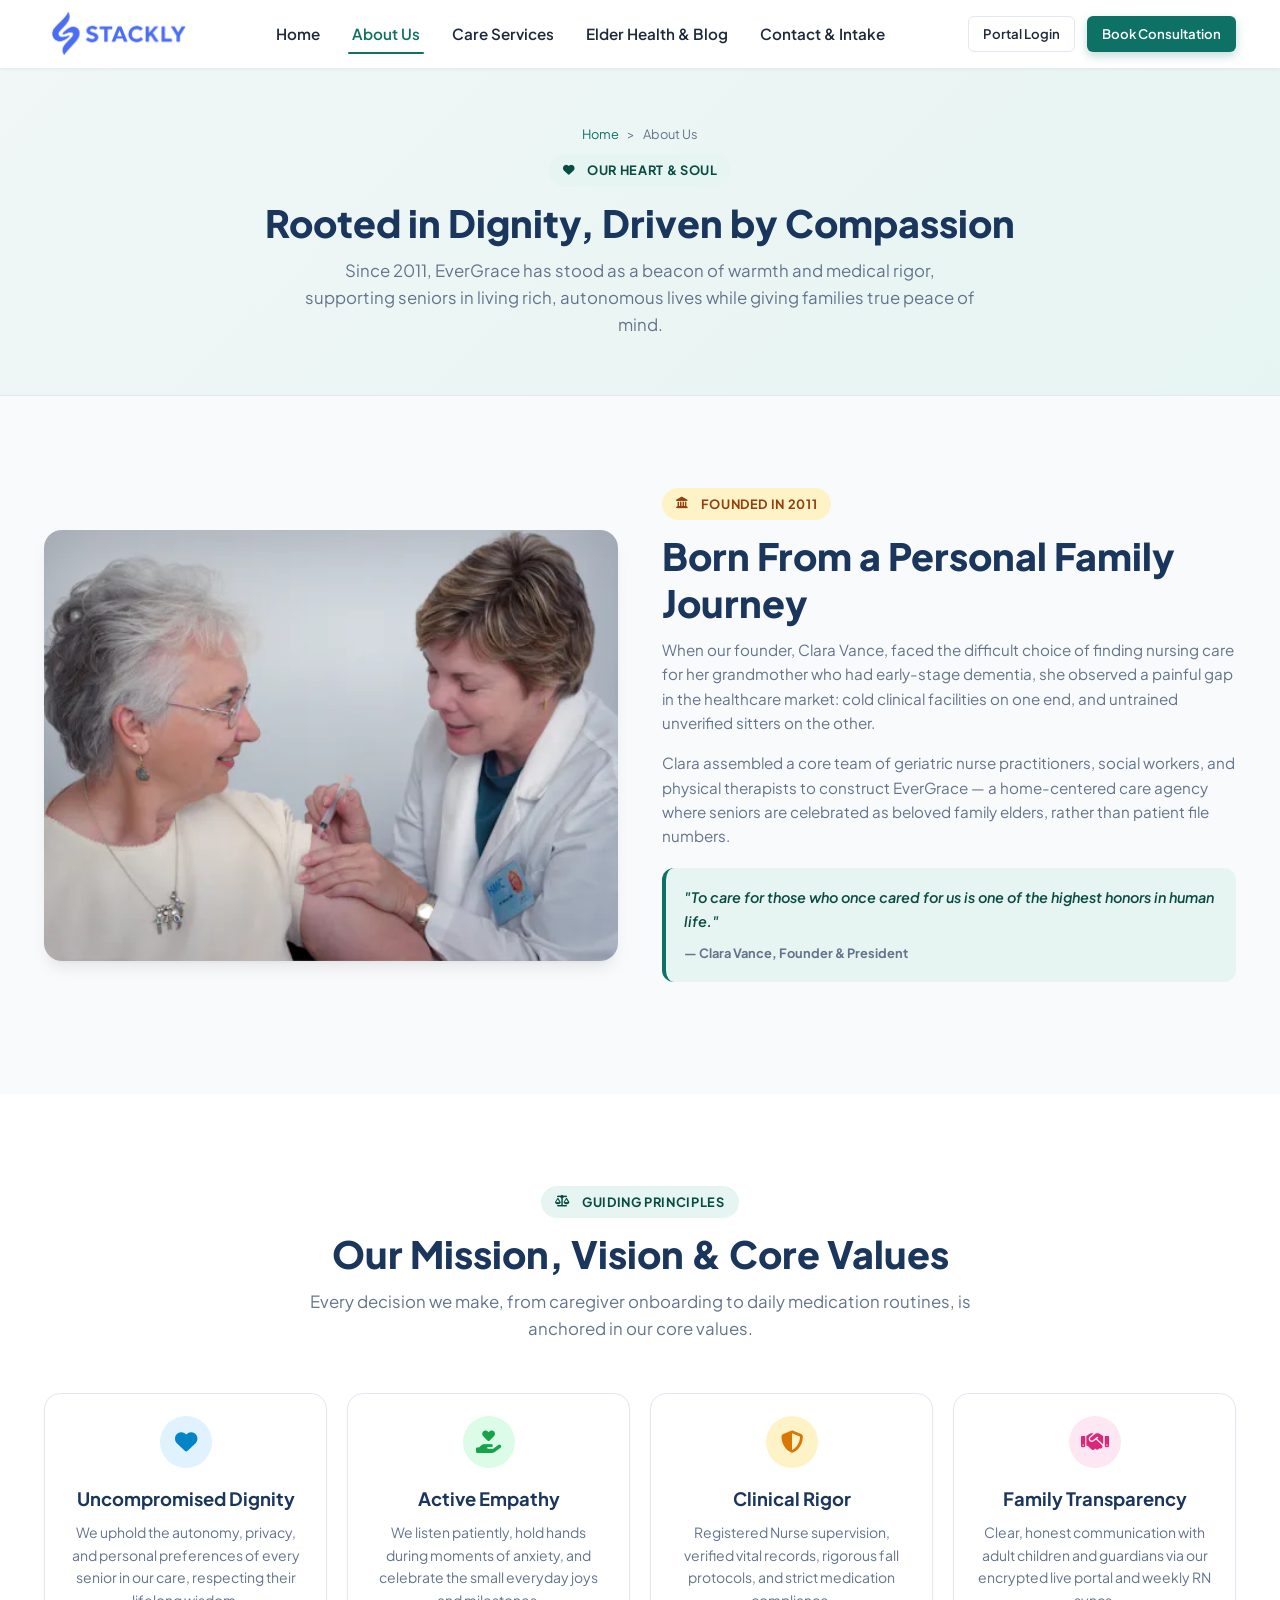
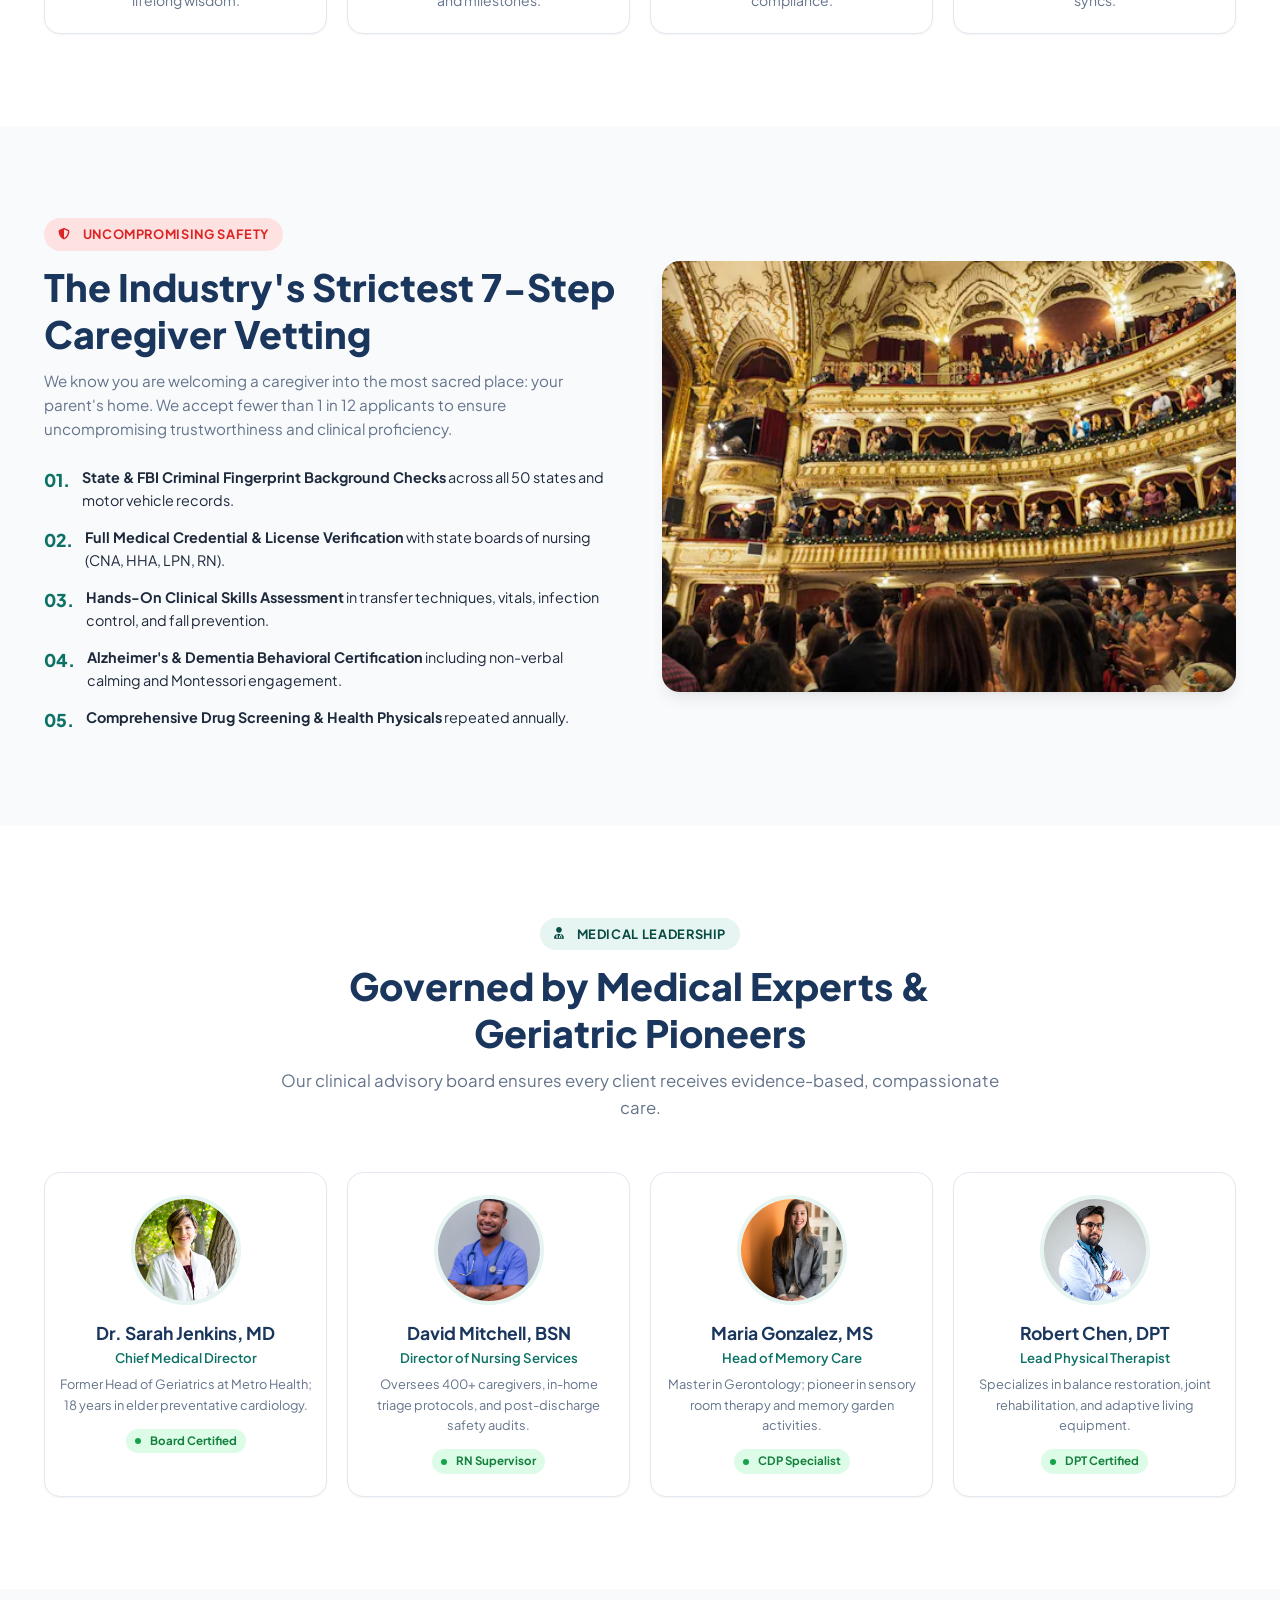
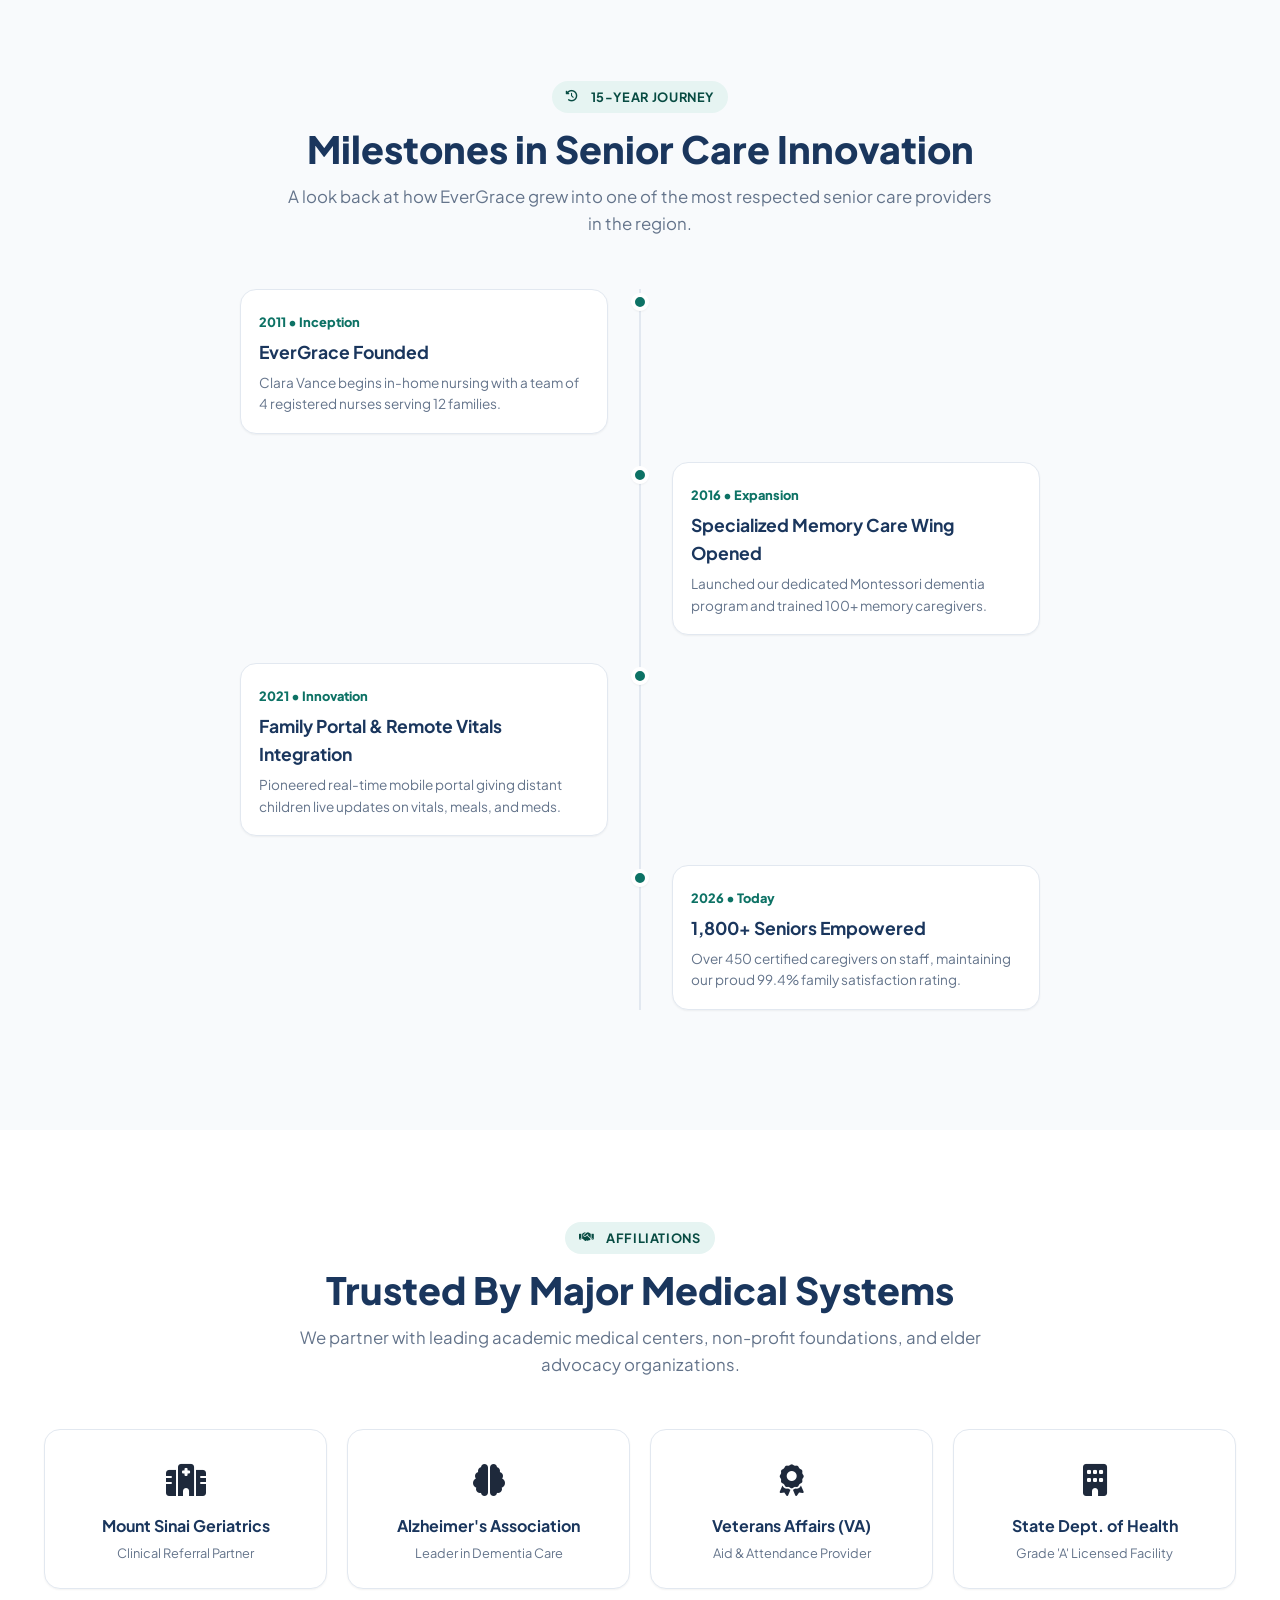
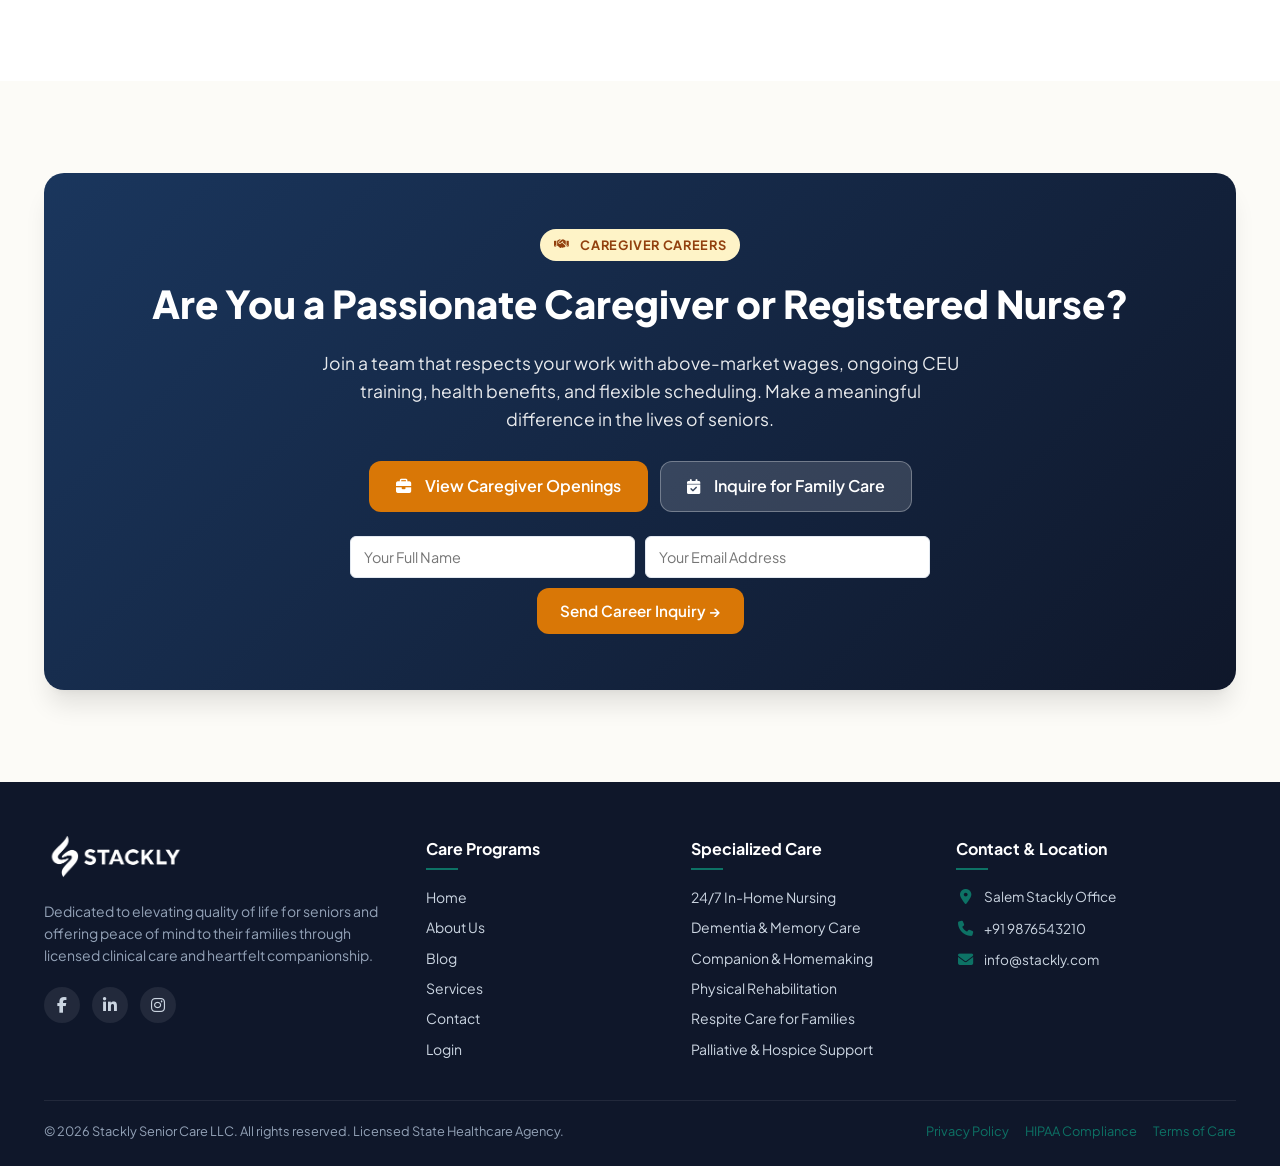
==== about.html @ 3b8c902d "Add files via upload" ====
﻿<!DOCTYPE html>
<html lang="en">
<head>
  <meta charset="UTF-8">
  <meta name="viewport" content="width=device-width, initial-scale=1.0, minimum-scale=1.0">
  <title>About Us | EverGrace Senior Care - Our Mission, Team & Standards</title>
  <meta name="description" content="Learn about EverGrace Senior Care: 15+ years of compassionate in-home care, Alzheimer's support, our medical leadership, and rigorous caregiver screening.">
  <link rel="preconnect" href="https://fonts.googleapis.com">
  <link rel="preconnect" href="https://fonts.gstatic.com" crossorigin>
  <link href="https://fonts.googleapis.com/css2?family=Plus+Jakarta+Sans:wght@400;500;600;700;800&display=swap" rel="stylesheet">
  <link rel="stylesheet" href="assets/css/all.min.css">
  <link rel="stylesheet" href="assets/css/style.css">
</head>
<body>

  <!-- PRELOADER (1.5s Animation) -->
  <div id="preloader" class="preloader" aria-label="Loading EverGrace Senior Care">
    <div class="preloader-content">
      <div class="preloader-heart">
        <div class="heart-pulse"><i class="fa-solid fa-heart"></i></div>
        <div class="pulse-ring"></div>
        <div class="pulse-ring ring-2"></div>
      </div>
      <div class="preloader-brand">
        <img src="assets/images/logo_0945.webp" alt="EverGrace Care" style="height: 36px; width: auto; object-fit: contain; margin: 0 auto 6px; display: block;">
        <span>Senior Living & Care</span>
      </div>
      <div class="preloader-bar">
        <div class="preloader-progress"></div>
      </div>
      <div class="preloader-status">Preparing Compassionate Care...</div>
    </div>
  </div>

 

  <!-- NAVBAR -->
  <header class="navbar">
    <div class="container navbar-inner">
      <a href="index.html" class="brand-logo" aria-label="EverGrace Home">
        <img src="assets/images/logo_0945.webp" alt="EverGrace Senior Care Logo" class="brand-logo-img">
      </a>

      <nav class="nav-links" aria-label="Main Navigation">
        <a href="index.html" class="nav-link">Home</a>
        <a href="about.html" class="nav-link active">About Us</a>
        <a href="services.html" class="nav-link">Care Services</a>
        <a href="blog.html" class="nav-link">Elder Health & Blog</a>
        <a href="contact.html" class="nav-link">Contact & Intake</a>
      </nav>

      <div class="nav-actions">
        <a href="login.html" class="btn btn-sm btn-outline">Portal Login</a>
        <a href="contact.html#consultation" class="btn btn-sm btn-primary">Book Consultation</a>
      </div>

      <button class="mobile-nav-toggle" id="mobileNavToggle" aria-label="Toggle Navigation Menu">
        <span></span>
        <span></span>
        <span></span>
      </button>
    </div>
  </header>

  <!-- MOBILE DRAWER -->
  <div class="mobile-drawer-overlay" id="drawerOverlay"></div>
  <aside class="mobile-drawer" id="mobileDrawer">
    <div>
      <div style="margin-bottom: 24px;">
        <a href="index.html" aria-label="EverGrace Home" style="display: inline-block;">
          <img src="assets/images/logo_0945.webp" alt="EverGrace Senior Care Logo" class="brand-logo-img" style="height: 40px;">
        </a>
      </div>
      <nav class="mobile-nav-links">
        <a href="index.html" class="mobile-nav-link">Home <span>&rarr;</span></a>
        <a href="about.html" class="mobile-nav-link active">About Us <span>&rarr;</span></a>
        <a href="services.html" class="mobile-nav-link">Care Services <span>&rarr;</span></a>
        <a href="blog.html" class="mobile-nav-link">Elder Health & Blog <span>&rarr;</span></a>
        <a href="contact.html" class="mobile-nav-link">Contact Us <span>&rarr;</span></a>
        <a href="dashboard-client.html" class="mobile-nav-link" style="color: var(--primary);">Client Portal <span>&rarr;</span></a>
        <a href="dashboard-admin.html" class="mobile-nav-link" style="color: var(--secondary);">Admin Portal <span>&rarr;</span></a>
      </nav>
    </div>
    <div class="mobile-drawer-bottom">
      <a href="login.html" class="btn btn-outline btn-full">Portal Login</a>
      <a href="tel:18002273669" class="btn btn-emergency btn-full"><i class="fa-solid fa-phone"></i> Emergency SOS (24/7)</a>
    </div>
  </aside>

  <main>
    <!-- SECTION 1: ABOUT HERO BANNER -->
    <section class="page-hero" id="about-hero">
      <div class="container">
        <div class="breadcrumb">
          <a href="index.html">Home</a> &gt; <span>About Us</span>
        </div>
        <div class="badge-pill"><i class="fa-solid fa-heart"></i> Our Heart & Soul</div>
        <h1 class="section-title">Rooted in Dignity, Driven by Compassion</h1>
        <p class="section-subtitle" style="max-width: 680px; margin: 0 auto;">
          Since 2011, EverGrace has stood as a beacon of warmth and medical rigor, supporting seniors in living rich, autonomous lives while giving families true peace of mind.
        </p>
      </div>
    </section>

    <!-- SECTION 2: OUR STORY & FOUNDING VISION -->
    <section class="section" id="founding-story">
      <div class="container">
        <div class="split-content">
          <div class="story-media">
            <img src="assets/images/about-story.webp" alt="Elderly grandmother and caregiver smiling with tenderness" width="550" height="412" loading="eager">
          </div>
          <div>
            <div class="badge-pill badge-accent"><i class="fa-solid fa-landmark"></i> Founded in 2011</div>
            <h2 class="section-title">Born From a Personal Family Journey</h2>
            <p style="color: var(--text-muted); margin-bottom: 16px; font-size: 0.95rem;">
              When our founder, Clara Vance, faced the difficult choice of finding nursing care for her grandmother who had early-stage dementia, she observed a painful gap in the healthcare market: cold clinical facilities on one end, and untrained unverified sitters on the other.
            </p>
            <p style="color: var(--text-muted); margin-bottom: 20px; font-size: 0.95rem;">
              Clara assembled a core team of geriatric nurse practitioners, social workers, and physical therapists to construct EverGrace — a home-centered care agency where seniors are celebrated as beloved family elders, rather than patient file numbers.
            </p>
            <div style="background-color: var(--primary-light); padding: 18px; border-radius: 12px; border-left: 4px solid var(--primary); margin-bottom: 20px;">
              <p style="font-style: italic; color: var(--primary-dark); font-weight: 600; font-size: 0.9rem; margin-bottom: 6px;">
                "To care for those who once cared for us is one of the highest honors in human life."
              </p>
              <span style="font-size: 0.8rem; color: var(--text-muted); font-weight: 700;">— Clara Vance, Founder & President</span>
            </div>
          </div>
        </div>
      </div>
    </section>

    <!-- SECTION 3: MISSION, VISION & 4 CORE VALUES -->
    <section class="section section-alt" id="mission-values">
      <div class="container">
        <div class="section-header">
          <div class="badge-pill"><i class="fa-solid fa-scale-balanced"></i> Guiding Principles</div>
          <h2 class="section-title">Our Mission, Vision & Core Values</h2>
          <p class="section-subtitle">Every decision we make, from caregiver onboarding to daily medication routines, is anchored in our core values.</p>
        </div>

        <div class="grid-4">
          <div class="card" style="text-align: center;">
            <div style="width: 52px; height: 52px; border-radius: 50%; background: #e0f2fe; color: #0284c7; display: flex; align-items: center; justify-content: center; margin: 0 auto 16px; font-size: 1.4rem;"><i class="fa-solid fa-heart"></i></div>
            <h3 style="font-size: 1.15rem; color: var(--secondary); margin-bottom: 8px;">Uncompromised Dignity</h3>
            <p style="font-size: 0.875rem; color: var(--text-muted);">We uphold the autonomy, privacy, and personal preferences of every senior in our care, respecting their lifelong wisdom.</p>
          </div>

          <div class="card" style="text-align: center;">
            <div style="width: 52px; height: 52px; border-radius: 50%; background: #dcfce7; color: #16a34a; display: flex; align-items: center; justify-content: center; margin: 0 auto 16px; font-size: 1.4rem;"><i class="fa-solid fa-hand-holding-heart"></i></div>
            <h3 style="font-size: 1.15rem; color: var(--secondary); margin-bottom: 8px;">Active Empathy</h3>
            <p style="font-size: 0.875rem; color: var(--text-muted);">We listen patiently, hold hands during moments of anxiety, and celebrate the small everyday joys and milestones.</p>
          </div>

          <div class="card" style="text-align: center;">
            <div style="width: 52px; height: 52px; border-radius: 50%; background: #fef3c7; color: #d97706; display: flex; align-items: center; justify-content: center; margin: 0 auto 16px; font-size: 1.4rem;"><i class="fa-solid fa-shield-halved"></i></div>
            <h3 style="font-size: 1.15rem; color: var(--secondary); margin-bottom: 8px;">Clinical Rigor</h3>
            <p style="font-size: 0.875rem; color: var(--text-muted);">Registered Nurse supervision, verified vital records, rigorous fall protocols, and strict medication compliance.</p>
          </div>

          <div class="card" style="text-align: center;">
            <div style="width: 52px; height: 52px; border-radius: 50%; background: #fce7f3; color: #db2777; display: flex; align-items: center; justify-content: center; margin: 0 auto 16px; font-size: 1.4rem;"><i class="fa-solid fa-handshake"></i></div>
            <h3 style="font-size: 1.15rem; color: var(--secondary); margin-bottom: 8px;">Family Transparency</h3>
            <p style="font-size: 0.875rem; color: var(--text-muted);">Clear, honest communication with adult children and guardians via our encrypted live portal and weekly RN syncs.</p>
          </div>
        </div>
      </div>
    </section>

    <!-- SECTION 4: 7-STEP CAREGIVER SCREENING & SAFETY PROTOCOLS -->
    <section class="section" id="screening-standards">
      <div class="container">
        <div class="split-content">
          <div>
            <div class="badge-pill badge-emergency"><i class="fa-solid fa-shield-halved"></i> Uncompromising Safety</div>
            <h2 class="section-title">The Industry's Strictest 7-Step Caregiver Vetting</h2>
            <p style="color: var(--text-muted); margin-bottom: 24px; font-size: 0.95rem;">
              We know you are welcoming a caregiver into the most sacred place: your parent's home. We accept fewer than 1 in 12 applicants to ensure uncompromising trustworthiness and clinical proficiency.
            </p>

            <ul style="display: flex; flex-direction: column; gap: 14px; font-size: 0.9rem;">
              <li style="display: flex; gap: 12px; align-items: flex-start;">
                <span style="color: var(--primary); font-weight: 800; font-size: 1.1rem;">01.</span>
                <div><strong>State & FBI Criminal Fingerprint Background Checks</strong> across all 50 states and motor vehicle records.</div>
              </li>
              <li style="display: flex; gap: 12px; align-items: flex-start;">
                <span style="color: var(--primary); font-weight: 800; font-size: 1.1rem;">02.</span>
                <div><strong>Full Medical Credential & License Verification</strong> with state boards of nursing (CNA, HHA, LPN, RN).</div>
              </li>
              <li style="display: flex; gap: 12px; align-items: flex-start;">
                <span style="color: var(--primary); font-weight: 800; font-size: 1.1rem;">03.</span>
                <div><strong>Hands-On Clinical Skills Assessment</strong> in transfer techniques, vitals, infection control, and fall prevention.</div>
              </li>
              <li style="display: flex; gap: 12px; align-items: flex-start;">
                <span style="color: var(--primary); font-weight: 800; font-size: 1.1rem;">04.</span>
                <div><strong>Alzheimer's & Dementia Behavioral Certification</strong> including non-verbal calming and Montessori engagement.</div>
              </li>
              <li style="display: flex; gap: 12px; align-items: flex-start;">
                <span style="color: var(--primary); font-weight: 800; font-size: 1.1rem;">05.</span>
                <div><strong>Comprehensive Drug Screening & Health Physicals</strong> repeated annually.</div>
              </li>
            </ul>
          </div>

          <div class="story-media">
            <img src="assets/images/about-mission.webp" alt="Doctor and caregiver checking patient vitals" width="550" height="412" loading="lazy">
          </div>
        </div>
      </div>
    </section>

    <!-- SECTION 5: LEADERSHIP & MEDICAL TEAM -->
    <section class="section section-alt" id="leadership-team">
      <div class="container">
        <div class="section-header">
          <div class="badge-pill"><i class="fa-solid fa-user-doctor"></i> Medical Leadership</div>
          <h2 class="section-title">Governed by Medical Experts & Geriatric Pioneers</h2>
          <p class="section-subtitle">Our clinical advisory board ensures every client receives evidence-based, compassionate care.</p>
        </div>

        <div class="grid-4">
          <div class="team-card">
            <div class="team-avatar">
              <img src="assets/images/team-doctor1.webp" alt="Dr. Sarah Jenkins" width="120" height="120" loading="lazy">
            </div>
            <h3 class="team-name">Dr. Sarah Jenkins, MD</h3>
            <div class="team-role">Chief Medical Director</div>
            <p style="font-size: 0.8rem; color: var(--text-muted); margin-bottom: 10px;">Former Head of Geriatrics at Metro Health; 18 years in elder preventative cardiology.</p>
            <span class="status-pill status-active">Board Certified</span>
          </div>

          <div class="team-card">
            <div class="team-avatar">
              <img src="assets/images/team-nurse1.webp" alt="David Mitchell, BSN" width="120" height="120" loading="lazy">
            </div>
            <h3 class="team-name">David Mitchell, BSN</h3>
            <div class="team-role">Director of Nursing Services</div>
            <p style="font-size: 0.8rem; color: var(--text-muted); margin-bottom: 10px;">Oversees 400+ caregivers, in-home triage protocols, and post-discharge safety audits.</p>
            <span class="status-pill status-active">RN Supervisor</span>
          </div>

          <div class="team-card">
            <div class="team-avatar">
              <img src="assets/images/team-nurse2.webp" alt="Maria Gonzalez, MS" width="120" height="120" loading="lazy">
            </div>
            <h3 class="team-name">Maria Gonzalez, MS</h3>
            <div class="team-role">Head of Memory Care</div>
            <p style="font-size: 0.8rem; color: var(--text-muted); margin-bottom: 10px;">Master in Gerontology; pioneer in sensory room therapy and memory garden activities.</p>
            <span class="status-pill status-active">CDP Specialist</span>
          </div>

          <div class="team-card">
            <div class="team-avatar">
              <img src="assets/images/team-therapist.webp" alt="Robert Chen, DPT" width="120" height="120" loading="lazy">
            </div>
            <h3 class="team-name">Robert Chen, DPT</h3>
            <div class="team-role">Lead Physical Therapist</div>
            <p style="font-size: 0.8rem; color: var(--text-muted); margin-bottom: 10px;">Specializes in balance restoration, joint rehabilitation, and adaptive living equipment.</p>
            <span class="status-pill status-active">DPT Certified</span>
          </div>
        </div>
      </div>
    </section>

    <!-- SECTION 6: MILESTONE TIMELINE & GROWTH -->
    <section class="section" id="milestones">
      <div class="container">
        <div class="section-header">
          <div class="badge-pill"><i class="fa-solid fa-clock-rotate-left"></i> 15-Year Journey</div>
          <h2 class="section-title">Milestones in Senior Care Innovation</h2>
          <p class="section-subtitle">A look back at how EverGrace grew into one of the most respected senior care providers in the region.</p>
        </div>

        <div class="timeline">
          <div class="timeline-item">
            <div class="timeline-dot"></div>
            <div class="card" style="padding: 18px;">
              <span style="font-size: 0.8rem; font-weight: 800; color: var(--primary);">2011 &bull; Inception</span>
              <h4 style="font-size: 1.1rem; color: var(--secondary); margin: 4px 0 6px;">EverGrace Founded</h4>
              <p style="font-size: 0.85rem; color: var(--text-muted);">Clara Vance begins in-home nursing with a team of 4 registered nurses serving 12 families.</p>
            </div>
          </div>

          <div class="timeline-item">
            <div class="timeline-dot"></div>
            <div class="card" style="padding: 18px;">
              <span style="font-size: 0.8rem; font-weight: 800; color: var(--primary);">2016 &bull; Expansion</span>
              <h4 style="font-size: 1.1rem; color: var(--secondary); margin: 4px 0 6px;">Specialized Memory Care Wing Opened</h4>
              <p style="font-size: 0.85rem; color: var(--text-muted);">Launched our dedicated Montessori dementia program and trained 100+ memory caregivers.</p>
            </div>
          </div>

          <div class="timeline-item">
            <div class="timeline-dot"></div>
            <div class="card" style="padding: 18px;">
              <span style="font-size: 0.8rem; font-weight: 800; color: var(--primary);">2021 &bull; Innovation</span>
              <h4 style="font-size: 1.1rem; color: var(--secondary); margin: 4px 0 6px;">Family Portal & Remote Vitals Integration</h4>
              <p style="font-size: 0.85rem; color: var(--text-muted);">Pioneered real-time mobile portal giving distant children live updates on vitals, meals, and meds.</p>
            </div>
          </div>

          <div class="timeline-item">
            <div class="timeline-dot"></div>
            <div class="card" style="padding: 18px;">
              <span style="font-size: 0.8rem; font-weight: 800; color: var(--primary);">2026 &bull; Today</span>
              <h4 style="font-size: 1.1rem; color: var(--secondary); margin: 4px 0 6px;">1,800+ Seniors Empowered</h4>
              <p style="font-size: 0.85rem; color: var(--text-muted);">Over 450 certified caregivers on staff, maintaining our proud 99.4% family satisfaction rating.</p>
            </div>
          </div>
        </div>
      </div>
    </section>

    <!-- SECTION 7: COMMUNITY PARTNERSHIPS & CERTIFICATIONS -->
    <section class="section section-alt" id="partnerships">
      <div class="container">
        <div class="section-header">
          <div class="badge-pill"><i class="fa-solid fa-handshake"></i> Affiliations</div>
          <h2 class="section-title">Trusted By Major Medical Systems</h2>
          <p class="section-subtitle">We partner with leading academic medical centers, non-profit foundations, and elder advocacy organizations.</p>
        </div>

        <div class="grid-4" style="align-items: center; text-align: center;">
          <div class="card" style="padding: 24px 16px;">
            <div style="font-size: 2rem; margin-bottom: 8px;"><i class="fa-solid fa-hospital"></i></div>
            <strong style="color: var(--secondary); display: block;">Mount Sinai Geriatrics</strong>
            <span style="font-size: 0.8rem; color: var(--text-muted);">Clinical Referral Partner</span>
          </div>
          <div class="card" style="padding: 24px 16px;">
            <div style="font-size: 2rem; margin-bottom: 8px;"><i class="fa-solid fa-brain"></i></div>
            <strong style="color: var(--secondary); display: block;">Alzheimer's Association</strong>
            <span style="font-size: 0.8rem; color: var(--text-muted);">Leader in Dementia Care</span>
          </div>
          <div class="card" style="padding: 24px 16px;">
            <div style="font-size: 2rem; margin-bottom: 8px;"><i class="fa-solid fa-award"></i></div>
            <strong style="color: var(--secondary); display: block;">Veterans Affairs (VA)</strong>
            <span style="font-size: 0.8rem; color: var(--text-muted);">Aid & Attendance Provider</span>
          </div>
          <div class="card" style="padding: 24px 16px;">
            <div style="font-size: 2rem; margin-bottom: 8px;"><i class="fa-solid fa-building"></i></div>
            <strong style="color: var(--secondary); display: block;">State Dept. of Health</strong>
            <span style="font-size: 0.8rem; color: var(--text-muted);">Grade 'A' Licensed Facility</span>
          </div>
        </div>
      </div>
    </section>

    <!-- SECTION 8: CAREER & VOLUNTEER INVITATION CTA -->
    <section class="section section-cream" id="join-team-cta">
      <div class="container">
        <div class="cta-banner" style="background: linear-gradient(135deg, var(--secondary), #0f172a);">
          <span class="badge-pill badge-accent"><i class="fa-solid fa-handshake"></i> Caregiver Careers</span>
          <h2>Are You a Passionate Caregiver or Registered Nurse?</h2>
          <p>Join a team that respects your work with above-market wages, ongoing CEU training, health benefits, and flexible scheduling. Make a meaningful difference in the lives of seniors.</p>
          <div class="cta-banner-buttons">
            <a href="404.html" class="btn btn-lg btn-accent"><i class="fa-solid fa-briefcase"></i> View Caregiver Openings</a>
            <a href="contact.html#consultation" class="btn btn-lg btn-outline" style="background: rgba(255,255,255,0.15); color: #ffffff; border-color: rgba(255,255,255,0.3);"><i class="fa-solid fa-calendar-check"></i> Inquire for Family Care</a>
          </div>

          <form action="404.html" method="GET" onsubmit="event.preventDefault(); window.location.href='404.html';" style="max-width: 580px; margin: 24px auto 0; display: flex; gap: 10px; flex-wrap: wrap; justify-content: center;">
            <input type="text" placeholder="Your Full Name" class="form-control" style="flex: 1; min-width: 180px;" required>
            <input type="email" placeholder="Your Email Address" class="form-control" style="flex: 1; min-width: 200px;" required>
            <button type="submit" class="btn btn-accent" style="white-space: nowrap;">Send Career Inquiry &rarr;</button>
          </form>
        </div>
      </div>
    </section>
  </main>

  <!-- FOOTER -->
  <footer class="footer">
    <div class="container">
      <div class="footer-grid">
        <div class="footer-col">
          <a href="index.html" class="footer-brand" aria-label="Home" style="display: inline-block; margin-bottom: 16px;">
            <img src="assets/images/logo_0945.webp" alt="Stackly Senior Care Logo" class="footer-logo-img">
          </a>
          <p style="margin-bottom: 20px; line-height: 1.6;">Dedicated to elevating quality of life for seniors and offering peace of mind to their families through licensed clinical care and heartfelt companionship.</p>
          <div class="footer-social-links" style="display: flex; gap: 12px;">
            <a href="404.html" aria-label="Facebook" class="footer-social-link"><i class="fa-brands fa-facebook-f"></i></a>
            <a href="404.html" aria-label="LinkedIn" class="footer-social-link"><i class="fa-brands fa-linkedin-in"></i></a>
            <a href="404.html" aria-label="Instagram" class="footer-social-link"><i class="fa-brands fa-instagram"></i></a>
          </div>
        </div>

        <div class="footer-col">
          <h4>Care Programs</h4>
          <ul class="footer-links">
            <li><a href="index.html">Home</a></li>
            <li><a href="about.html">About Us</a></li>
            <li><a href="blog.html">Blog</a></li>
            <li><a href="services.html">Services</a></li>
            <li><a href="contact.html">Contact</a></li>
            <li><a href="login.html">Login</a></li>
          </ul>
        </div>

        <div class="footer-col">
          <h4>Specialized Care</h4>
          <ul class="footer-links">
            <li><a href="404.html">24/7 In-Home Nursing</a></li>
            <li><a href="404.html">Dementia & Memory Care</a></li>
            <li><a href="404.html">Companion & Homemaking</a></li>
            <li><a href="404.html">Physical Rehabilitation</a></li>
            <li><a href="404.html">Respite Care for Families</a></li>
            <li><a href="404.html">Palliative & Hospice Support</a></li>
          </ul>
        </div>

        <div class="footer-col">
          <h4>Contact & Location</h4>
          <div class="footer-contact-item">
            <i class="fa-solid fa-location-dot"></i><span>Salem Stackly Office</span>
          </div>
          <div class="footer-contact-item">
            <i class="fa-solid fa-phone"></i><span><a href="tel:+919876543210" style="color: #cbd5e1;">+91 9876543210</a></span>
          </div>
          <div class="footer-contact-item">
            <i class="fa-solid fa-envelope"></i><span><a href="mailto:info@stackly.com" style="color: #cbd5e1;">info@stackly.com</a></span>
          </div>
        </div>
      </div>

      <div class="footer-bottom">
        <div>&copy; 2026 Stackly Senior Care LLC. All rights reserved. Licensed State Healthcare Agency.</div>
        <div style="display: flex; gap: 16px;">
          <a href="404.html">Privacy Policy</a>
          <a href="404.html">HIPAA Compliance</a>
          <a href="404.html">Terms of Care</a>
        </div>
      </div>
    </div>
  </footer>

  <script src="assets/js/main.js"></script>
</body>
</html>
---- assets/css/style.css ----
/* ==========================================================================
   EVERGRACE SENIOR CARE - MAIN STYLESHEET
   Mobile Responsive from 320px | Healthcare & Senior Living Theme
   Animations, Preloader & Robust 320px Overlap Fixes
   ========================================================================== */

:root {
  /* Color Palette */
  --primary: #0d7265;
  --primary-dark: #084c43;
  --primary-light: #e6f4f2;
  --secondary: #1a365d;
  --secondary-light: #ebf2fa;
  --accent: #d97706;
  --accent-light: #fef3c7;
  --emergency: #dc2626;
  --emergency-light: #fee2e2;
  --success: #16a34a;
  --success-light: #dcfce7;
  --warning: #f59e0b;
  --info: #0284c7;

  /* Neutrals */
  --text-main: #1e293b;
  --text-muted: #64748b;
  --text-light: #94a3b8;
  --bg-page: #f8fafc;
  --bg-card: #ffffff;
  --bg-subtle: #f1f5f9;
  --border-color: #e2e8f0;
  --border-light: #f1f5f9;

  /* Typography */
  --font-main: 'Plus Jakarta Sans', system-ui, -apple-system, BlinkMacSystemFont, 'Segoe UI', Roboto, sans-serif;
  
  /* Shadows */
  --shadow-sm: 0 1px 2px 0 rgba(0, 0, 0, 0.05);
  --shadow-md: 0 4px 6px -1px rgba(0, 0, 0, 0.07), 0 2px 4px -2px rgba(0, 0, 0, 0.05);
  --shadow-lg: 0 10px 15px -3px rgba(0, 0, 0, 0.08), 0 4px 6px -4px rgba(0, 0, 0, 0.05);
  --shadow-xl: 0 20px 25px -5px rgba(0, 0, 0, 0.1), 0 8px 10px -6px rgba(0, 0, 0, 0.05);

  /* Radius */
  --radius-sm: 6px;
  --radius-md: 12px;
  --radius-lg: 16px;
  --radius-full: 9999px;

  /* Transitions */
  --transition: all 0.25s ease-in-out;
}

/* ==========================================================================
   BASE & RESET (STRICT 320PX OVERFLOW PREVENTION)
   ========================================================================== */
*, *::before, *::after {
  box-sizing: border-box;
  margin: 0;
  padding: 0;
}

html {
  font-size: 16px;
  scroll-behavior: smooth;
  -webkit-text-size-adjust: 100%;
  overflow-x: clip;
  width: 100%;
}

body {
  font-family: var(--font-main);
  background-color: var(--bg-page);
  color: var(--text-main);
  line-height: 1.6;
  min-width: 320px;
  max-width: 100vw;
  overflow-x: clip;
  position: relative;
  word-wrap: break-word;
  overflow-wrap: break-word;
}

img {
  max-width: 100%;
  height: auto;
  display: block;
}

a {
  color: var(--primary);
  text-decoration: none;
  transition: var(--transition);
}

a:hover {
  color: var(--primary-dark);
}

ul, ol {
  list-style: none;
}

button, input, select, textarea {
  font-family: inherit;
  font-size: inherit;
  max-width: 100%;
}

/* ==========================================================================
   PRELOADER WITH ANIMATION (1.5 SECONDS)
   ========================================================================== */
.preloader {
  position: fixed;
  inset: 0;
  background: radial-gradient(circle at center, #0e4e46 0%, #082d27 50%, #061c18 100%);
  z-index: 999999;
  display: flex;
  align-items: center;
  justify-content: center;
  opacity: 1;
  visibility: visible;
  transition: opacity 0.5s ease-out, visibility 0.5s ease-out;
}

.preloader.fade-out {
  opacity: 0;
  visibility: hidden;
  pointer-events: none;
}

.preloader-content {
  display: flex;
  flex-direction: column;
  align-items: center;
  text-align: center;
  padding: 24px;
  max-width: 340px;
  width: 90%;
}

.preloader-heart {
  position: relative;
  width: 80px;
  height: 80px;
  display: flex;
  align-items: center;
  justify-content: center;
  margin-bottom: 20px;
}

.heart-pulse {
  font-size: 2.8rem;
  color: #34d399;
  animation: heartPulse 1.2s ease-in-out infinite;
  z-index: 2;
  text-shadow: 0 0 20px rgba(52, 211, 153, 0.6);
}

.pulse-ring {
  position: absolute;
  width: 60px;
  height: 60px;
  border-radius: 50%;
  border: 2px solid rgba(52, 211, 153, 0.6);
  animation: pulseRingAnim 1.5s cubic-bezier(0.215, 0.61, 0.355, 1) infinite;
  z-index: 1;
}

.pulse-ring.ring-2 {
  animation-delay: 0.45s;
}

.preloader-brand {
  margin-bottom: 20px;
}

.preloader-brand strong {
  display: block;
  font-size: 1.5rem;
  font-weight: 800;
  color: #ffffff;
  letter-spacing: 0.04em;
  margin-bottom: 2px;
}

.preloader-brand span {
  display: block;
  font-size: 0.8rem;
  font-weight: 600;
  color: #6ee7b7;
  text-transform: uppercase;
  letter-spacing: 0.12em;
}

.preloader-bar {
  width: 200px;
  height: 4px;
  background: rgba(255, 255, 255, 0.15);
  border-radius: 4px;
  overflow: hidden;
  margin-bottom: 12px;
  position: relative;
}

.preloader-progress {
  height: 100%;
  width: 0%;
  background: linear-gradient(90deg, #34d399, #6ee7b7);
  border-radius: 4px;
  animation: progressFill 1.5s ease-in-out forwards;
}

.preloader-status {
  font-size: 0.78rem;
  color: #94a3b8;
  font-weight: 500;
  letter-spacing: 0.02em;
}

@keyframes heartPulse {
  0% { transform: scale(0.95); }
  15% { transform: scale(1.2); }
  30% { transform: scale(1); }
  45% { transform: scale(1.15); }
  60% { transform: scale(0.95); }
  100% { transform: scale(0.95); }
}

@keyframes pulseRingAnim {
  0% { transform: scale(0.6); opacity: 0.9; }
  100% { transform: scale(2.2); opacity: 0; }
}

@keyframes progressFill {
  0% { width: 0%; }
  50% { width: 65%; }
  100% { width: 100%; }
}

/* ==========================================================================
   SCROLL REVEAL & PAGE ANIMATIONS
   ========================================================================== */
.animate-on-scroll {
  opacity: 0;
  transform: translateY(28px);
  transition: opacity 0.6s cubic-bezier(0.16, 1, 0.3, 1), transform 0.6s cubic-bezier(0.16, 1, 0.3, 1);
  will-change: opacity, transform;
}

.animate-on-scroll.fade-in-left {
  transform: translateX(-32px);
}

.animate-on-scroll.fade-in-right {
  transform: translateX(32px);
}

.animate-on-scroll.scale-up {
  transform: scale(0.92);
}

.animate-on-scroll.is-visible {
  opacity: 1;
  transform: translate(0, 0) scale(1);
}

/* Delay Helpers for Grid Children */
.delay-1 { transition-delay: 0.1s; }
.delay-2 { transition-delay: 0.2s; }
.delay-3 { transition-delay: 0.3s; }
.delay-4 { transition-delay: 0.4s; }

/* Micro Animations */
.heartbeat-icon {
  display: inline-block;
  animation: heartPulse 2.5s infinite;
}

.float-slow {
  animation: floatSlow 4s ease-in-out infinite;
}

@keyframes floatSlow {
  0%, 100% { transform: translateY(0); }
  50% { transform: translateY(-7px); }
}

.hotline-badge, .badge-emergency {
  animation: emergencyPulse 2.5s infinite;
}

@keyframes emergencyPulse {
  0%, 100% { box-shadow: 0 0 0 0 rgba(220, 38, 38, 0.4); }
  50% { box-shadow: 0 0 0 6px rgba(220, 38, 38, 0); }
}

.status-active::before {
  content: '';
  display: inline-block;
  width: 6px;
  height: 6px;
  border-radius: 50%;
  background-color: #16a34a;
  margin-right: 5px;
  animation: pulseDot 1.8s infinite;
}

@keyframes pulseDot {
  0%, 100% { transform: scale(1); opacity: 1; }
  50% { transform: scale(1.4); opacity: 0.5; }
}

/* ==========================================================================
   CONTAINER & SECTION LAYOUT
   ========================================================================== */
.container {
  width: 100%;
  max-width: 1240px;
  margin-left: auto;
  margin-right: auto;
  padding-left: 14px;
  padding-right: 14px;
}

@media (min-width: 480px) {
  .container {
    padding-left: 20px;
    padding-right: 20px;
  }
}

@media (min-width: 768px) {
  .container {
    padding-left: 24px;
    padding-right: 24px;
  }
}

.section {
  padding: 48px 0;
  position: relative;
  overflow: hidden;
}

@media (min-width: 768px) {
  .section {
    padding: 76px 0;
  }
}

@media (min-width: 1024px) {
  .section {
    padding: 92px 0;
  }
}

.section-alt {
  background-color: #ffffff;
}

.section-cream {
  background-color: #fcfbf7;
}

/* Typography Helpers */
.section-header {
  text-align: center;
  max-width: 720px;
  margin: 0 auto 32px;
}

@media (min-width: 768px) {
  .section-header {
    margin-bottom: 50px;
  }
}

.badge-pill {
  display: inline-flex;
  align-items: center;
  gap: 6px;
  padding: 6px 14px;
  background-color: var(--primary-light);
  color: var(--primary-dark);
  font-size: 0.8rem;
  font-weight: 700;
  text-transform: uppercase;
  letter-spacing: 0.05em;
  border-radius: var(--radius-full);
  margin-bottom: 12px;
}

.badge-accent {
  background-color: var(--accent-light);
  color: #92400e;
}

.badge-emergency {
  background-color: var(--emergency-light);
  color: var(--emergency);
}

.badge-success {
  background-color: var(--success-light);
  color: #14532d;
}

.section-title {
  font-size: clamp(1.45rem, 4vw, 2.35rem);
  font-weight: 800;
  color: var(--secondary);
  line-height: 1.25;
  margin-bottom: 12px;
}

.section-subtitle {
  font-size: clamp(0.925rem, 2vw, 1.05rem);
  color: var(--text-muted);
  line-height: 1.6;
}

/* ==========================================================================
   BUTTONS (FLUID & NO WRAPPING OVERFLOW ON 320PX)
   ========================================================================== */
.btn {
  display: inline-flex;
  align-items: center;
  justify-content: center;
  gap: 8px;
  font-weight: 600;
  font-size: 0.95rem;
  padding: 12px 22px;
  border-radius: var(--radius-md);
  border: 1px solid transparent;
  cursor: pointer;
  transition: var(--transition);
  text-align: center;
  line-height: 1.3;
  max-width: 100%;
}

.btn:active {
  transform: scale(0.98);
}

.btn-sm {
  padding: 8px 14px;
  font-size: 0.825rem;
  border-radius: var(--radius-sm);
}

.btn-lg {
  padding: 14px 26px;
  font-size: 1rem;
  border-radius: var(--radius-md);
}

.btn-primary {
  background-color: var(--primary);
  color: #ffffff;
  box-shadow: 0 4px 10px rgba(13, 114, 101, 0.25);
}

.btn-primary:hover {
  background-color: var(--primary-dark);
  color: #ffffff;
  transform: translateY(-2px);
  box-shadow: 0 6px 14px rgba(13, 114, 101, 0.32);
}

.btn-secondary {
  background-color: var(--secondary);
  color: #ffffff;
}

.btn-secondary:hover {
  background-color: #0f172a;
  color: #ffffff;
  transform: translateY(-2px);
}

.btn-outline {
  border-color: var(--border-color);
  background-color: #ffffff;
  color: var(--text-main);
}

.btn-outline:hover {
  border-color: var(--primary);
  color: var(--primary);
  background-color: var(--primary-light);
  transform: translateY(-2px);
}

.btn-emergency {
  background-color: var(--emergency);
  color: #ffffff;
}

.btn-emergency:hover {
  background-color: #b91c1c;
  color: #ffffff;
  transform: translateY(-2px);
}

.btn-accent {
  background-color: var(--accent);
  color: #ffffff;
}

.btn-accent:hover {
  background-color: #b45309;
  color: #ffffff;
  transform: translateY(-2px);
}

.btn-full {
  width: 100%;
}

/* ==========================================================================
   HEADER & NAVIGATION
   ========================================================================== */

/* Top Utility Bar */
.top-bar {
  background-color: var(--secondary);
  color: #ffffff;
  font-size: 0.8rem;
  padding: 8px 0;
  border-bottom: 1px solid rgba(255, 255, 255, 0.1);
}

.top-bar-content {
  display: flex;
  justify-content: space-between;
  align-items: center;
  flex-wrap: wrap;
  gap: 8px;
}

.top-bar-left, .top-bar-right {
  display: flex;
  align-items: center;
  gap: 14px;
  flex-wrap: wrap;
}

.top-bar-item {
  display: inline-flex;
  align-items: center;
  gap: 6px;
  color: #e2e8f0;
}

.top-bar-item a {
  color: #ffffff;
}

.top-bar-item a:hover {
  color: var(--accent-light);
}

.hotline-badge {
  background-color: var(--emergency);
  color: #ffffff;
  font-weight: 700;
  padding: 3px 8px;
  border-radius: var(--radius-full);
  display: inline-flex;
  align-items: center;
  gap: 4px;
  font-size: 0.75rem;
}

/* Main Navbar - Fixed at the top while scrolling */
.navbar {
  background-color: #ffffff;
  box-shadow: 0 1px 4px rgba(0, 0, 0, 0.06);
  position: -webkit-sticky;
  position: sticky;
  top: 0;
  left: 0;
  right: 0;
  width: 100%;
  z-index: 10000;
  transition: all 0.3s cubic-bezier(0.16, 1, 0.3, 1);
}

.navbar.scrolled {
  box-shadow: 0 4px 20px rgba(15, 23, 42, 0.1);
  background-color: rgba(255, 255, 255, 0.98);
  backdrop-filter: blur(10px);
  -webkit-backdrop-filter: blur(10px);
  border-bottom: 1px solid rgba(226, 232, 240, 0.8);
}

.navbar-inner {
  display: flex;
  align-items: center;
  justify-content: space-between;
  height: 68px;
  position: relative;
}

.brand-logo {
  display: flex;
  align-items: center;
  gap: 10px;
  font-weight: 800;
  font-size: 1.2rem;
  color: var(--secondary);
  max-width: calc(100% - 50px);
}

.brand-logo-icon {
  width: 40px;
  height: 40px;
  background: linear-gradient(135deg, var(--primary), var(--secondary));
  border-radius: 10px;
  display: flex;
  align-items: center;
  justify-content: center;
  color: #ffffff;
  font-size: 1.25rem;
  box-shadow: 0 4px 10px rgba(13, 114, 101, 0.2);
  flex-shrink: 0;
}

.brand-logo-img {
  height: 44px;
  width: auto;
  max-width: 175px;
  object-fit: contain;
  display: block;
  transition: transform 0.2s ease;
}

.brand-logo:hover .brand-logo-img {
  transform: scale(1.02);
}

.footer-logo-img {
  height: 42px;
  width: auto;
  max-width: 180px;
  object-fit: contain;
  display: block;
  filter: brightness(0) invert(1);
  transition: opacity 0.2s ease;
}

.footer-logo-img:hover {
  opacity: 0.9;
}

.dashboard-logo-img {
  height: 38px;
  width: auto;
  max-width: 160px;
  object-fit: contain;
  display: block;
  filter: brightness(0) invert(1);
}

.brand-text-sub {
  display: block;
  font-size: 0.65rem;
  font-weight: 600;
  color: var(--primary);
  text-transform: uppercase;
  letter-spacing: 0.08em;
  margin-top: -2px;
}

/* Nav Menu */
.nav-links {
  display: none;
  align-items: center;
  gap: 24px;
}

@media (min-width: 992px) {
  .nav-links {
    display: flex;
  }
}

.nav-link {
  font-weight: 600;
  font-size: 0.95rem;
  color: var(--text-main);
  padding: 8px 4px;
  position: relative;
}

.nav-link:hover, .nav-link.active {
  color: var(--primary);
}

.nav-link.active::after {
  content: '';
  position: absolute;
  bottom: 0;
  left: 0;
  width: 100%;
  height: 2px;
  background-color: var(--primary);
  border-radius: 2px;
}

.nav-actions {
  display: none;
  align-items: center;
  gap: 12px;
}

@media (min-width: 992px) {
  .nav-actions {
    display: flex;
  }
}

/* Mobile Toggle Hamburger */
.mobile-nav-toggle {
  display: inline-flex;
  flex-direction: column;
  justify-content: center;
  gap: 5px;
  width: 40px;
  height: 40px;
  background: transparent;
  border: 1px solid var(--border-color);
  border-radius: var(--radius-sm);
  padding: 8px;
  cursor: pointer;
  z-index: 1001;
  flex-shrink: 0;
}

@media (min-width: 992px) {
  .mobile-nav-toggle {
    display: none;
  }
}

.mobile-nav-toggle span {
  display: block;
  width: 100%;
  height: 2px;
  background-color: var(--text-main);
  transition: var(--transition);
}

.mobile-nav-toggle.open span:nth-child(1) {
  transform: translateY(7px) rotate(45deg);
}

.mobile-nav-toggle.open span:nth-child(2) {
  opacity: 0;
}

.mobile-nav-toggle.open span:nth-child(3) {
  transform: translateY(-7px) rotate(-45deg);
}

/* Mobile Drawer */
.mobile-drawer {
  position: fixed;
  top: 0;
  right: -100%;
  width: min(85vw, 320px);
  height: 100vh;
  background-color: #ffffff;
  box-shadow: var(--shadow-xl);
  padding: 72px 20px 24px;
  display: flex;
  flex-direction: column;
  justify-content: space-between;
  transition: right 0.3s cubic-bezier(0.16, 1, 0.3, 1);
  z-index: 999;
  overflow-y: auto;
}

.mobile-drawer.open {
  right: 0;
}

.mobile-drawer-overlay {
  position: fixed;
  inset: 0;
  background: rgba(15, 23, 42, 0.5);
  backdrop-filter: blur(2px);
  opacity: 0;
  visibility: hidden;
  transition: var(--transition);
  z-index: 998;
}

.mobile-drawer-overlay.open {
  opacity: 1;
  visibility: visible;
}

.mobile-nav-links {
  display: flex;
  flex-direction: column;
  gap: 12px;
}

.mobile-nav-link {
  font-size: 1.05rem;
  font-weight: 700;
  color: var(--text-main);
  padding: 10px 0;
  border-bottom: 1px solid var(--border-light);
  display: flex;
  justify-content: space-between;
  align-items: center;
}

.mobile-nav-link.active {
  color: var(--primary);
}

.mobile-drawer-bottom {
  display: flex;
  flex-direction: column;
  gap: 10px;
  margin-top: 24px;
}

/* ==========================================================================
   CARDS & COMMON COMPONENTS
   ========================================================================== */
.card {
  background-color: var(--bg-card);
  border: 1px solid var(--border-color);
  border-radius: var(--radius-lg);
  padding: 22px;
  box-shadow: var(--shadow-sm);
  transition: transform 0.3s ease, box-shadow 0.3s ease, border-color 0.3s ease;
  min-width: 0;
}

.card:hover {
  transform: translateY(-4px);
  box-shadow: 0 12px 20px -3px rgba(0, 0, 0, 0.08);
  border-color: #cbd5e1;
}

.card-image-top {
  border-radius: var(--radius-md);
  overflow: hidden;
  margin-bottom: 14px;
  aspect-ratio: 16 / 10;
  background-color: var(--bg-subtle);
}

.card-image-top img {
  width: 100%;
  height: 100%;
  object-fit: cover;
  transition: transform 0.4s ease;
}

.card:hover .card-image-top img {
  transform: scale(1.05);
}

/* Grid Layouts with zero overflow */
.grid-2, .grid-3, .grid-4 {
  display: grid;
  grid-template-columns: 1fr;
  gap: 20px;
  width: 100%;
}

@media (min-width: 640px) {
  .grid-2 {
    grid-template-columns: repeat(2, 1fr);
  }
  .grid-3 {
    grid-template-columns: repeat(2, 1fr);
  }
  .grid-4 {
    grid-template-columns: repeat(2, 1fr);
  }
}

@media (min-width: 992px) {
  .grid-3 {
    grid-template-columns: repeat(3, 1fr);
  }
  .grid-4 {
    grid-template-columns: repeat(4, 1fr);
  }
}

/* ==========================================================================
   HERO SECTION & MOBILE FLOATING BADGES FIX
   ========================================================================== */
.hero-section {
  padding: 36px 0 54px;
  background: linear-gradient(180deg, #ffffff 0%, #f0f7f6 100%);
  position: relative;
  overflow: hidden;
}

@media (min-width: 768px) {
  .hero-section {
    padding: 64px 0 88px;
  }
}

.hero-grid {
  display: grid;
  grid-template-columns: 1fr;
  gap: 32px;
  align-items: center;
}

@media (min-width: 992px) {
  .hero-grid {
    grid-template-columns: 1.15fr 0.85fr;
    gap: 48px;
  }
}

.hero-content h1 {
  font-size: clamp(1.75rem, 5vw, 3.1rem);
  font-weight: 800;
  line-height: 1.2;
  color: var(--secondary);
  margin-bottom: 16px;
}

.hero-content h1 span {
  color: var(--primary);
  display: inline-block;
  position: relative;
}

.hero-description {
  font-size: clamp(0.95rem, 2vw, 1.1rem);
  color: var(--text-muted);
  line-height: 1.6;
  margin-bottom: 24px;
}

.hero-buttons {
  display: flex;
  flex-wrap: wrap;
  gap: 10px;
  margin-bottom: 28px;
}

.hero-features {
  display: flex;
  flex-wrap: wrap;
  gap: 12px 20px;
  font-size: 0.85rem;
  color: var(--text-main);
  font-weight: 600;
}

.hero-feature-item {
  display: inline-flex;
  align-items: center;
  gap: 6px;
}

.hero-feature-item span {
  color: var(--primary);
}

.hero-media {
  position: relative;
  width: 100%;
}

.hero-image-wrap {
  border-radius: 18px;
  overflow: hidden;
  box-shadow: var(--shadow-lg);
  border: 4px solid #ffffff;
  position: relative;
  aspect-ratio: 4 / 3;
  width: 100%;
}

.hero-image-wrap img {
  width: 100%;
  height: 100%;
  object-fit: cover;
}

/* Floating badges: Absolute on desktop, stacked cleanly on mobile to prevent overlapping */
.hero-floating-card {
  position: absolute;
  background-color: #ffffff;
  padding: 12px 16px;
  border-radius: var(--radius-md);
  box-shadow: var(--shadow-lg);
  border: 1px solid var(--border-color);
  display: flex;
  align-items: center;
  gap: 12px;
  z-index: 2;
  max-width: 90%;
}

.hero-floating-card-1 {
  bottom: -20px;
  left: -10px;
}

.hero-floating-card-2 {
  top: 20px;
  right: -10px;
}

@media (max-width: 768px) {
  .hero-floating-card {
    position: static;
    margin-top: 12px;
    width: 100%;
    max-width: 100%;
    box-shadow: var(--shadow-sm);
  }
}

/* Trust & Accreditation Strip */
.trust-strip {
  background-color: #ffffff;
  padding: 22px 0;
  border-bottom: 1px solid var(--border-color);
}

.trust-flex {
  display: flex;
  justify-content: space-around;
  align-items: center;
  flex-wrap: wrap;
  gap: 18px;
}

.trust-item {
  display: flex;
  align-items: center;
  gap: 12px;
  min-width: 220px;
}

.trust-item-icon {
  width: 42px;
  height: 42px;
  border-radius: 50%;
  background-color: var(--primary-light);
  color: var(--primary);
  display: flex;
  align-items: center;
  justify-content: center;
  font-size: 1.2rem;
  flex-shrink: 0;
}

.trust-item-text strong {
  display: block;
  font-size: 0.95rem;
  color: var(--secondary);
}

.trust-item-text span {
  font-size: 0.78rem;
  color: var(--text-muted);
}

/* Section 3: Assessment Finder */
.assessment-finder-box {
  background: linear-gradient(135deg, var(--secondary), #0f172a);
  color: #ffffff;
  border-radius: 20px;
  padding: 26px 18px;
  box-shadow: var(--shadow-xl);
}

@media (min-width: 768px) {
  .assessment-finder-box {
    padding: 44px;
  }
}

.finder-form-grid {
  display: grid;
  grid-template-columns: 1fr;
  gap: 14px;
  margin-top: 20px;
}

@media (min-width: 640px) {
  .finder-form-grid {
    grid-template-columns: repeat(2, 1fr);
  }
}

@media (min-width: 992px) {
  .finder-form-grid {
    grid-template-columns: repeat(4, 1fr);
  }
}

.form-group label {
  display: block;
  font-size: 0.8rem;
  font-weight: 600;
  margin-bottom: 6px;
  color: #cbd5e1;
}

.form-control {
  width: 100%;
  padding: 11px 13px;
  border-radius: var(--radius-sm);
  border: 1px solid var(--border-color);
  background-color: #ffffff;
  color: var(--text-main);
  outline: none;
  transition: var(--transition);
  font-size: 0.9rem;
}

.form-control:focus {
  border-color: var(--primary);
  box-shadow: 0 0 0 3px rgba(13, 114, 101, 0.2);
}

/* Service Cards */
.service-card {
  display: flex;
  flex-direction: column;
  height: 100%;
}

.service-card-meta {
  display: flex;
  justify-content: space-between;
  align-items: center;
  margin-top: auto;
  padding-top: 14px;
  border-top: 1px solid var(--border-light);
  flex-wrap: wrap;
  gap: 8px;
}

.service-price {
  font-weight: 700;
  color: var(--primary);
  font-size: 1.1rem;
}

.service-price span {
  font-size: 0.78rem;
  font-weight: 500;
  color: var(--text-muted);
}

/* Pillars */
.pillar-card {
  background-color: #ffffff;
  border: 1px solid var(--border-color);
  border-radius: var(--radius-md);
  padding: 22px;
  display: flex;
  gap: 16px;
  transition: var(--transition);
  min-width: 0;
}

.pillar-card:hover {
  border-color: var(--primary);
  box-shadow: var(--shadow-md);
}

.pillar-icon {
  width: 48px;
  height: 48px;
  flex-shrink: 0;
  border-radius: 12px;
  background-color: var(--primary-light);
  color: var(--primary);
  display: flex;
  align-items: center;
  justify-content: center;
  font-size: 1.3rem;
}

/* Calculator Card */
.calc-card {
  background-color: #ffffff;
  border: 1px solid var(--border-color);
  border-radius: 20px;
  padding: 24px 16px;
  box-shadow: var(--shadow-md);
}

@media (min-width: 768px) {
  .calc-card {
    padding: 36px;
  }
}

.calc-grid {
  display: grid;
  grid-template-columns: 1fr;
  gap: 24px;
}

@media (min-width: 860px) {
  .calc-grid {
    grid-template-columns: 1.3fr 0.7fr;
  }
}

.slider-container {
  margin-bottom: 20px;
}

.slider-label {
  display: flex;
  justify-content: space-between;
  font-weight: 600;
  margin-bottom: 8px;
  font-size: 0.9rem;
}

.slider-label span {
  color: var(--primary);
  font-weight: 800;
  font-size: 1.05rem;
}

.range-slider {
  width: 100%;
  height: 8px;
  border-radius: 4px;
  background: var(--border-color);
  outline: none;
  -webkit-appearance: none;
}

.range-slider::-webkit-slider-thumb {
  -webkit-appearance: none;
  width: 22px;
  height: 22px;
  border-radius: 50%;
  background: var(--primary);
  cursor: pointer;
  box-shadow: 0 2px 6px rgba(0, 0, 0, 0.2);
}

.calc-summary-box {
  background: linear-gradient(135deg, #f0f7f6, #e6f4f2);
  border-radius: var(--radius-md);
  padding: 22px;
  text-align: center;
  display: flex;
  flex-direction: column;
  justify-content: center;
  border: 1px solid #cce8e4;
}

.calc-price-display {
  font-size: clamp(1.8rem, 4vw, 2.6rem);
  font-weight: 800;
  color: var(--primary-dark);
  margin: 10px 0 4px;
}

/* Split Content */
.split-content {
  display: grid;
  grid-template-columns: 1fr;
  gap: 28px;
  align-items: center;
}

@media (min-width: 860px) {
  .split-content {
    grid-template-columns: 1fr 1fr;
    gap: 44px;
  }
}

.story-media {
  border-radius: 18px;
  overflow: hidden;
  box-shadow: var(--shadow-lg);
  aspect-ratio: 4 / 3;
  width: 100%;
}

.story-media img {
  width: 100%;
  height: 100%;
  object-fit: cover;
}

.story-stats-row {
  display: flex;
  gap: 16px;
  margin-bottom: 24px;
  flex-wrap: wrap;
}

@media (max-width: 480px) {
  .story-stats-row {
    gap: 12px;
  }
  .story-stats-row > div {
    flex: 1 1 85px;
    border-left: none !important;
    padding-left: 0 !important;
  }
  .story-stats-row strong {
    font-size: 1.5rem !important;
  }
  .story-stats-row span {
    font-size: 0.75rem !important;
  }
}

/* Team Showcase */
.team-card {
  text-align: center;
  background-color: #ffffff;
  border: 1px solid var(--border-color);
  border-radius: var(--radius-lg);
  padding: 22px 14px;
  box-shadow: var(--shadow-sm);
}

.team-avatar {
  width: 110px;
  height: 110px;
  border-radius: 50%;
  overflow: hidden;
  margin: 0 auto 14px;
  border: 4px solid var(--primary-light);
}

.team-avatar img {
  width: 100%;
  height: 100%;
  object-fit: cover;
}

.team-name {
  font-size: 1.1rem;
  font-weight: 700;
  color: var(--secondary);
}

.team-role {
  color: var(--primary);
  font-size: 0.825rem;
  font-weight: 600;
  margin-bottom: 6px;
}

.team-badges {
  display: flex;
  justify-content: center;
  gap: 6px;
  margin-top: 8px;
}

/* Facility Gallery */
.facility-gallery {
  display: grid;
  grid-template-columns: 1fr;
  gap: 16px;
}

@media (min-width: 640px) {
  .facility-gallery {
    grid-template-columns: repeat(2, 1fr);
  }
}

@media (min-width: 992px) {
  .facility-gallery {
    grid-template-columns: repeat(4, 1fr);
  }
}

.facility-item {
  position: relative;
  border-radius: var(--radius-md);
  overflow: hidden;
  aspect-ratio: 4 / 3;
  box-shadow: var(--shadow-sm);
  cursor: pointer;
}

.facility-item img {
  width: 100%;
  height: 100%;
  object-fit: cover;
  transition: transform 0.4s ease;
}

.facility-item:hover img {
  transform: scale(1.08);
}

.facility-caption {
  position: absolute;
  bottom: 0;
  left: 0;
  right: 0;
  background: linear-gradient(180deg, transparent 0%, rgba(15, 23, 42, 0.85) 100%);
  color: #ffffff;
  padding: 20px 12px 10px;
}

.facility-caption h4 {
  font-size: 0.9rem;
  font-weight: 700;
}

/* Testimonials */
.testimonial-card {
  background-color: #ffffff;
  border-radius: var(--radius-lg);
  padding: 24px 20px;
  border: 1px solid var(--border-color);
  box-shadow: var(--shadow-sm);
  display: flex;
  flex-direction: column;
  justify-content: space-between;
}

.rating-stars {
  color: #f59e0b;
  margin-bottom: 10px;
  font-size: 0.95rem;
}

.testimonial-quote {
  font-style: italic;
  color: var(--text-main);
  font-size: 0.9rem;
  line-height: 1.6;
  margin-bottom: 16px;
}

.reviewer-meta {
  display: flex;
  align-items: center;
  gap: 12px;
}

.reviewer-avatar {
  width: 44px;
  height: 44px;
  border-radius: 50%;
  overflow: hidden;
  flex-shrink: 0;
}

.reviewer-avatar img {
  width: 100%;
  height: 100%;
  object-fit: cover;
}

/* Activities Grid */
.activities-grid {
  display: grid;
  grid-template-columns: 1fr;
  gap: 18px;
}

@media (min-width: 768px) {
  .activities-grid {
    grid-template-columns: repeat(3, 1fr);
  }
}

.activity-card {
  background-color: #ffffff;
  border-radius: var(--radius-md);
  overflow: hidden;
  border: 1px solid var(--border-color);
  box-shadow: var(--shadow-sm);
}

.activity-img {
  aspect-ratio: 16 / 10;
  overflow: hidden;
}

.activity-img img {
  width: 100%;
  height: 100%;
  object-fit: cover;
}

.activity-body {
  padding: 18px;
}

.activity-time {
  font-size: 0.78rem;
  font-weight: 700;
  color: var(--primary);
  margin-bottom: 4px;
}

/* Blog Cards */
.blog-card {
  background-color: #ffffff;
  border-radius: var(--radius-lg);
  overflow: hidden;
  border: 1px solid var(--border-color);
  box-shadow: var(--shadow-sm);
  display: flex;
  flex-direction: column;
}

.blog-img {
  aspect-ratio: 16 / 10;
  overflow: hidden;
}

.blog-img img {
  width: 100%;
  height: 100%;
  object-fit: cover;
}

.blog-body {
  padding: 18px;
  display: flex;
  flex-direction: column;
  flex-grow: 1;
}

.blog-meta {
  font-size: 0.78rem;
  color: var(--text-light);
  margin-bottom: 6px;
  display: flex;
  align-items: center;
  gap: 6px;
  flex-wrap: wrap;
}

.blog-title {
  font-size: 1.1rem;
  font-weight: 700;
  color: var(--secondary);
  margin-bottom: 8px;
  line-height: 1.35;
}

.blog-title a {
  color: inherit;
}

.blog-title a:hover {
  color: var(--primary);
}

/* FAQ Accordion */
.faq-list {
  max-width: 800px;
  margin: 0 auto;
  display: flex;
  flex-direction: column;
  gap: 10px;
}

.faq-item {
  background-color: #ffffff;
  border: 1px solid var(--border-color);
  border-radius: var(--radius-md);
  overflow: hidden;
}

.faq-question {
  width: 100%;
  padding: 16px 18px;
  display: flex;
  justify-content: space-between;
  align-items: center;
  background: none;
  border: none;
  font-size: 0.95rem;
  font-weight: 700;
  color: var(--secondary);
  text-align: left;
  cursor: pointer;
  transition: var(--transition);
  gap: 12px;
}

.faq-question:hover {
  background-color: var(--bg-subtle);
}

.faq-icon {
  font-size: 1.15rem;
  transition: transform 0.25s ease;
  color: var(--primary);
  flex-shrink: 0;
}

.faq-item.active .faq-icon {
  transform: rotate(45deg);
}

.faq-answer {
  max-height: 0;
  overflow: hidden;
  transition: max-height 0.3s ease-out;
  padding: 0 18px;
  color: var(--text-muted);
  font-size: 0.9rem;
  line-height: 1.6;
}

.faq-item.active .faq-answer {
  max-height: 300px;
  padding: 0 18px 18px;
}

/* CTA Banner */
.cta-banner {
  background: linear-gradient(135deg, var(--primary), var(--secondary));
  color: #ffffff;
  border-radius: 20px;
  padding: 36px 18px;
  text-align: center;
  position: relative;
  overflow: hidden;
  box-shadow: var(--shadow-xl);
}

@media (min-width: 768px) {
  .cta-banner {
    padding: 56px 40px;
  }
}

.cta-banner h2 {
  font-size: clamp(1.5rem, 4vw, 2.4rem);
  font-weight: 800;
  margin-bottom: 14px;
}

.cta-banner p {
  font-size: clamp(0.925rem, 2vw, 1.1rem);
  max-width: 650px;
  margin: 0 auto 28px;
  opacity: 0.9;
}

.cta-banner-buttons {
  display: flex;
  justify-content: center;
  flex-wrap: wrap;
  gap: 12px;
}

/* ==========================================================================
   FOOTER
   ========================================================================== */
.footer {
  background-color: #0f172a;
  color: #94a3b8;
  padding: 54px 0 24px;
  font-size: 0.875rem;
}

.footer-grid {
  display: grid;
  grid-template-columns: 1fr;
  gap: 32px;
  margin-bottom: 40px;
}

@media (min-width: 640px) {
  .footer-grid {
    grid-template-columns: repeat(2, 1fr);
  }
}

@media (min-width: 1024px) {
  .footer-grid {
    grid-template-columns: 1.5fr 1fr 1fr 1.2fr;
  }
}

.footer-col h4 {
  color: #ffffff;
  font-size: 1rem;
  font-weight: 700;
  margin-bottom: 16px;
  position: relative;
  padding-bottom: 8px;
}

.footer-col h4::after {
  content: '';
  position: absolute;
  bottom: 0;
  left: 0;
  width: 32px;
  height: 2px;
  background-color: var(--primary);
}

.footer-links {
  display: flex;
  flex-direction: column;
  gap: 8px;
}

.footer-links a {
  color: #cbd5e1;
}

.footer-links a:hover {
  color: #ffffff;
  padding-left: 4px;
}

.footer-contact-item {
  display: flex;
  align-items: flex-start;
  gap: 10px;
  margin-bottom: 10px;
  color: #cbd5e1;
  font-size: 0.85rem;
}

.footer-contact-item span:first-child {
  color: var(--primary);
  margin-top: 2px;
}

.footer-bottom {
  padding-top: 20px;
  border-top: 1px solid rgba(255, 255, 255, 0.08);
  display: flex;
  justify-content: space-between;
  align-items: center;
  flex-wrap: wrap;
  gap: 14px;
  font-size: 0.8rem;
}

/* ==========================================================================
   PAGE HERO
   ========================================================================== */
.page-hero {
  background: linear-gradient(135deg, #f0f7f6, #e6f4f2);
  padding: 40px 0;
  border-bottom: 1px solid var(--border-color);
  text-align: center;
}

@media (min-width: 768px) {
  .page-hero {
    padding: 56px 0;
  }
}

.breadcrumb {
  display: flex;
  justify-content: center;
  align-items: center;
  gap: 8px;
  font-size: 0.8rem;
  color: var(--text-muted);
  margin-bottom: 10px;
  flex-wrap: wrap;
}

.breadcrumb a {
  color: var(--primary);
}

/* ==========================================================================
   TIMELINE (ABOUT PAGE - FIXED FOR 320PX)
   ========================================================================== */
.timeline {
  position: relative;
  max-width: 800px;
  margin: 0 auto;
}

.timeline::before {
  content: '';
  position: absolute;
  top: 0;
  bottom: 0;
  left: 14px;
  width: 2px;
  background-color: var(--border-color);
}

@media (min-width: 768px) {
  .timeline::before {
    left: 50%;
    transform: translateX(-50%);
  }
}

.timeline-item {
  position: relative;
  margin-bottom: 28px;
  padding-left: 36px;
  width: 100%;
}

@media (min-width: 768px) {
  .timeline-item {
    width: 50%;
    padding-left: 0;
    padding-right: 32px;
  }
  .timeline-item:nth-child(even) {
    left: 50%;
    padding-right: 0;
    padding-left: 32px;
  }
}

.timeline-dot {
  position: absolute;
  top: 4px;
  left: 6px;
  width: 18px;
  height: 18px;
  border-radius: 50%;
  background-color: var(--primary);
  border: 4px solid #ffffff;
  box-shadow: var(--shadow-sm);
  z-index: 2;
}

@media (min-width: 768px) {
  .timeline-item:nth-child(odd) .timeline-dot {
    left: auto;
    right: -9px;
  }
  .timeline-item:nth-child(even) .timeline-dot {
    left: -9px;
  }
}

/* ==========================================================================
   SERVICES & PRICING
   ========================================================================== */
.pricing-card {
  background-color: #ffffff;
  border-radius: 20px;
  border: 1px solid var(--border-color);
  padding: 28px 20px;
  position: relative;
  display: flex;
  flex-direction: column;
}

.pricing-card.featured {
  border-color: var(--primary);
  box-shadow: var(--shadow-lg);
}

@media (min-width: 992px) {
  .pricing-card.featured {
    transform: scale(1.02);
  }
}

.pricing-badge {
  position: absolute;
  top: -12px;
  left: 50%;
  transform: translateX(-50%);
  background-color: var(--primary);
  color: #ffffff;
  font-size: 0.72rem;
  font-weight: 700;
  padding: 4px 12px;
  border-radius: var(--radius-full);
  white-space: nowrap;
}

/* ==========================================================================
   BLOG SPECIFICS
   ========================================================================== */
.featured-post-card {
  display: grid;
  grid-template-columns: 1fr;
  gap: 20px;
  background-color: #ffffff;
  border-radius: 20px;
  overflow: hidden;
  border: 1px solid var(--border-color);
  box-shadow: var(--shadow-md);
  margin-bottom: 36px;
}

@media (min-width: 860px) {
  .featured-post-card {
    grid-template-columns: 1.2fr 0.8fr;
  }
}

.featured-post-img {
  aspect-ratio: 16 / 10;
  overflow: hidden;
}

.featured-post-img img {
  width: 100%;
  height: 100%;
  object-fit: cover;
}

.featured-post-body {
  padding: 24px 18px;
  display: flex;
  flex-direction: column;
  justify-content: center;
}

@media (min-width: 768px) {
  .featured-post-body {
    padding: 32px 24px;
  }
}

.search-filter-bar {
  display: flex;
  flex-wrap: wrap;
  gap: 10px;
  margin-bottom: 24px;
}

.search-input-wrap {
  flex: 1;
  min-width: 220px;
  position: relative;
}

.filter-pills {
  display: flex;
  flex-wrap: wrap;
  gap: 8px;
}

.filter-pill {
  padding: 7px 14px;
  border-radius: var(--radius-full);
  background-color: #ffffff;
  border: 1px solid var(--border-color);
  font-size: 0.825rem;
  font-weight: 600;
  cursor: pointer;
  transition: var(--transition);
}

.filter-pill.active, .filter-pill:hover {
  background-color: var(--primary);
  color: #ffffff;
  border-color: var(--primary);
}

/* ==========================================================================
   CONTACT SPECIFICS
   ========================================================================== */
.contact-grid {
  display: grid;
  grid-template-columns: 1fr;
  gap: 28px;
}

@media (min-width: 860px) {
  .contact-grid {
    grid-template-columns: 1.15fr 0.85fr;
  }
}

.contact-info-card {
  display: flex;
  align-items: flex-start;
  gap: 14px;
  padding: 18px;
  background-color: #ffffff;
  border-radius: var(--radius-md);
  border: 1px solid var(--border-color);
  min-width: 0;
}

.contact-info-icon {
  width: 44px;
  height: 44px;
  border-radius: 12px;
  background-color: var(--primary-light);
  color: var(--primary);
  display: flex;
  align-items: center;
  justify-content: center;
  font-size: 1.2rem;
  flex-shrink: 0;
}

/* ==========================================================================
   AUTH PAGES (LOGIN & SIGN UP)
   ========================================================================== */
.auth-wrapper {
  min-height: calc(100vh - 120px);
  display: flex;
  align-items: center;
  justify-content: center;
  padding: 32px 14px;
  background: linear-gradient(135deg, #f8fafc, #edf5f4);
}

.auth-card {
  width: 100%;
  max-width: 480px;
  background-color: #ffffff;
  border-radius: 20px;
  padding: 26px 18px;
  border: 1px solid var(--border-color);
  box-shadow: var(--shadow-xl);
}

@media (min-width: 480px) {
  .auth-card {
    padding: 38px 30px;
  }
}

.auth-header {
  text-align: center;
  margin-bottom: 20px;
}

.auth-tabs {
  display: flex;
  background-color: var(--bg-subtle);
  border-radius: var(--radius-md);
  padding: 4px;
  margin-bottom: 20px;
}

.auth-tab-btn {
  flex: 1;
  padding: 9px;
  font-size: 0.85rem;
  font-weight: 700;
  border: none;
  background: transparent;
  border-radius: var(--radius-sm);
  cursor: pointer;
  color: var(--text-muted);
  transition: var(--transition);
}

.auth-tab-btn.active {
  background-color: #ffffff;
  color: var(--primary-dark);
  box-shadow: var(--shadow-sm);
}

.auth-form {
  display: flex;
  flex-direction: column;
  gap: 14px;
}

.auth-options {
  display: flex;
  justify-content: space-between;
  align-items: center;
  font-size: 0.825rem;
  flex-wrap: wrap;
  gap: 8px;
}

.demo-credentials-box {
  margin-top: 20px;
  padding: 14px;
  border-radius: var(--radius-md);
  background-color: var(--primary-light);
  border: 1px dashed var(--primary);
  font-size: 0.8rem;
}

.demo-credentials-box strong {
  color: var(--primary-dark);
  display: block;
  margin-bottom: 6px;
}

/* ==========================================================================
   DASHBOARD PAGES (CLIENT & ADMIN) - ROBUST 320PX RESPONSIVE
   ========================================================================== */
.dashboard-layout {
  display: flex;
  min-height: 100vh;
  background-color: #f1f5f9;
  position: relative;
  width: 100%;
}

/* Dashboard Sidebar */
.dashboard-sidebar {
  width: 270px;
  background-color: #0f172a;
  color: #ffffff;
  display: flex;
  flex-direction: column;
  flex-shrink: 0;
  transition: transform 0.3s cubic-bezier(0.16, 1, 0.3, 1);
  z-index: 1000;
}

@media (max-width: 991px) {
  .dashboard-sidebar {
    position: fixed;
    top: 0;
    left: 0;
    bottom: 0;
    transform: translateX(-100%);
    box-shadow: var(--shadow-xl);
  }
  .dashboard-sidebar.open {
    transform: translateX(0);
  }
}

.dashboard-sidebar-header {
  padding: 20px;
  border-bottom: 1px solid rgba(255, 255, 255, 0.08);
  display: flex;
  align-items: center;
  justify-content: space-between;
}

.dashboard-nav {
  padding: 16px 12px;
  display: flex;
  flex-direction: column;
  gap: 6px;
  flex-grow: 1;
}

.dashboard-nav-item {
  display: flex;
  align-items: center;
  gap: 10px;
  padding: 11px 14px;
  border-radius: var(--radius-md);
  color: #94a3b8;
  font-weight: 600;
  font-size: 0.9rem;
  transition: var(--transition);
}

.dashboard-nav-item:hover, .dashboard-nav-item.active {
  background-color: rgba(13, 114, 101, 0.2);
  color: #38bdf8;
}

.dashboard-nav-item.active {
  background-color: var(--primary);
  color: #ffffff;
}

.dashboard-sidebar-footer {
  padding: 16px 18px;
  border-top: 1px solid rgba(255, 255, 255, 0.08);
}

/* Dashboard Main Content Area */
.dashboard-main {
  flex-grow: 1;
  display: flex;
  flex-direction: column;
  min-width: 0;
  width: 100%;
}

.dashboard-topbar {
  background-color: #ffffff;
  border-bottom: 1px solid var(--border-color);
  padding: 12px 14px;
  display: flex;
  align-items: center;
  justify-content: space-between;
  gap: 10px;
  position: sticky;
  top: 0;
  z-index: 900;
  flex-wrap: wrap;
}

@media (min-width: 768px) {
  .dashboard-topbar {
    padding: 16px 28px;
    flex-wrap: nowrap;
    gap: 16px;
  }
}

.dashboard-topbar-left {
  display: flex;
  align-items: center;
  gap: 10px;
  min-width: 0;
  flex: 1;
}

.dashboard-menu-toggle {
  display: inline-flex;
  align-items: center;
  justify-content: center;
  width: 36px;
  height: 36px;
  border-radius: var(--radius-sm);
  background-color: var(--bg-subtle);
  border: 1px solid var(--border-color);
  cursor: pointer;
  flex-shrink: 0;
}

@media (min-width: 992px) {
  .dashboard-menu-toggle {
    display: none;
  }
}

.dashboard-topbar-right {
  display: flex;
  align-items: center;
  gap: 10px;
  flex-shrink: 0;
}

.user-badge {
  display: flex;
  align-items: center;
  gap: 8px;
}

.user-avatar-small {
  width: 36px;
  height: 36px;
  border-radius: 50%;
  overflow: hidden;
  flex-shrink: 0;
}

.dashboard-body {
  padding: 16px 12px;
  flex-grow: 1;
  width: 100%;
}

@media (min-width: 768px) {
  .dashboard-body {
    padding: 28px;
  }
}

/* Dashboard Widgets & KPI cards */
.kpi-grid {
  display: grid;
  grid-template-columns: 1fr;
  gap: 12px;
  margin-bottom: 20px;
  width: 100%;
}

@media (min-width: 480px) {
  .kpi-grid {
    grid-template-columns: repeat(2, 1fr);
  }
}

@media (min-width: 1024px) {
  .kpi-grid {
    grid-template-columns: repeat(4, 1fr);
  }
}

.kpi-card {
  background-color: #ffffff;
  border: 1px solid var(--border-color);
  border-radius: var(--radius-md);
  padding: 16px;
  box-shadow: var(--shadow-sm);
  display: flex;
  align-items: center;
  gap: 14px;
  min-width: 0;
}

.kpi-icon-box {
  width: 46px;
  height: 46px;
  border-radius: 12px;
  display: flex;
  align-items: center;
  justify-content: center;
  font-size: 1.3rem;
  flex-shrink: 0;
}

.kpi-stat {
  font-size: 1.4rem;
  font-weight: 800;
  color: var(--secondary);
  line-height: 1.2;
}

.kpi-title {
  font-size: 0.78rem;
  color: var(--text-muted);
  font-weight: 600;
}

/* Dashboard Tables */
.table-responsive {
  width: 100%;
  overflow-x: auto;
  -webkit-overflow-scrolling: touch;
  display: block;
}

.custom-table {
  width: 100%;
  border-collapse: collapse;
  font-size: 0.85rem;
  text-align: left;
  min-width: 520px;
}

.custom-table th {
  background-color: var(--bg-subtle);
  color: var(--text-muted);
  font-weight: 700;
  padding: 10px 14px;
  border-bottom: 1px solid var(--border-color);
  white-space: nowrap;
}

.custom-table td {
  padding: 12px 14px;
  border-bottom: 1px solid var(--border-color);
  vertical-align: middle;
}

.custom-table tr:hover td {
  background-color: #fafbfc;
}

/* Status Badges */
.status-pill {
  display: inline-flex;
  align-items: center;
  gap: 4px;
  padding: 3px 9px;
  border-radius: var(--radius-full);
  font-size: 0.72rem;
  font-weight: 700;
  white-space: nowrap;
}

.status-active {
  background-color: #dcfce7;
  color: #15803d;
}

.status-pending {
  background-color: #fef3c7;
  color: #b45309;
}

.status-urgent {
  background-color: #fee2e2;
  color: #b91c1c;
}

.status-completed {
  background-color: #e0f2fe;
  color: #0369a1;
}

/* Vitals Cards (Client Dashboard) */
.vitals-grid {
  display: grid;
  grid-template-columns: repeat(2, 1fr);
  gap: 10px;
  margin-bottom: 16px;
}

@media (min-width: 640px) {
  .vitals-grid {
    grid-template-columns: repeat(4, 1fr);
  }
}

.vital-box {
  background-color: var(--bg-page);
  border: 1px solid var(--border-color);
  border-radius: var(--radius-md);
  padding: 12px;
  text-align: center;
}

.vital-value {
  font-size: 1.25rem;
  font-weight: 800;
  color: var(--secondary);
}

.vital-label {
  font-size: 0.72rem;
  color: var(--text-muted);
}

/* Modal Popup */
.modal-overlay {
  position: fixed;
  inset: 0;
  background: rgba(15, 23, 42, 0.6);
  backdrop-filter: blur(4px);
  display: flex;
  align-items: center;
  justify-content: center;
  padding: 14px;
  z-index: 2000;
  opacity: 0;
  visibility: hidden;
  transition: var(--transition);
}

.modal-overlay.open {
  opacity: 1;
  visibility: visible;
}

.modal-box {
  background: #ffffff;
  border-radius: 20px;
  width: 100%;
  max-width: 500px;
  padding: 22px 18px;
  box-shadow: var(--shadow-xl);
  max-height: 90vh;
  overflow-y: auto;
}

@media (min-width: 480px) {
  .modal-box {
    padding: 30px;
  }
}

.modal-header {
  display: flex;
  justify-content: space-between;
  align-items: center;
  margin-bottom: 16px;
  padding-bottom: 10px;
  border-bottom: 1px solid var(--border-color);
}

.modal-close-btn {
  background: none;
  border: none;
  font-size: 1.4rem;
  cursor: pointer;
  color: var(--text-muted);
}

/* Toast Notification */
.toast-notice {
  position: fixed;
  bottom: 20px;
  right: 20px;
  background-color: #0f172a;
  color: #ffffff;
  padding: 12px 18px;
  border-radius: var(--radius-md);
  box-shadow: var(--shadow-xl);
  display: flex;
  align-items: center;
  gap: 10px;
  z-index: 3000;
  transform: translateY(100px);
  opacity: 0;
  transition: all 0.3s cubic-bezier(0.16, 1, 0.3, 1);
  font-size: 0.85rem;
  max-width: calc(100vw - 40px);
}

.toast-notice.show {
  transform: translateY(0);
  opacity: 1;
}

/* ==========================================================================
   MOBILE SCREEN COMPATIBILITY STARTING FROM 320PX (ZERO OVERLAP RULES)
   ========================================================================== */

@media (max-width: 480px) {
  .top-bar-content {
    flex-direction: column;
    text-align: center;
    gap: 6px;
  }
  .top-bar-left, .top-bar-right {
    justify-content: center;
    gap: 8px;
    width: 100%;
  }
  .top-bar-item {
    font-size: 0.72rem;
  }

  .hero-buttons {
    flex-direction: column;
    width: 100%;
  }
  .hero-buttons .btn {
    width: 100%;
  }

  .cta-banner-buttons {
    flex-direction: column;
    width: 100%;
  }
  .cta-banner-buttons .btn {
    width: 100%;
  }

  .trust-flex {
    flex-direction: column;
    align-items: flex-start;
    gap: 14px;
  }
  .trust-item {
    width: 100%;
  }

  .card {
    padding: 16px;
  }

  .service-card-meta {
    flex-direction: column;
    align-items: flex-start;
  }
  .service-card-meta .btn {
    width: 100%;
    margin-top: 6px;
  }

  .dashboard-topbar {
    padding: 10px 12px;
  }
  .dashboard-topbar-left span {
    display: none;
  }
  .dashboard-topbar-left h1 {
    font-size: 0.95rem;
    white-space: nowrap;
    overflow: hidden;
    text-overflow: ellipsis;
    max-width: 160px;
  }
  .dashboard-topbar-right .btn {
    padding: 6px 10px;
    font-size: 0.78rem;
  }
  .auth-card {
    padding: 22px 14px;
  }
  .auth-nav-switch {
    display: none;
  }
  .brand-logo-img {
    height: 38px;
    max-width: 145px;
  }
  .footer-logo-img {
    height: 36px;
    max-width: 145px;
  }
  .dashboard-logo-img {
    height: 34px;
    max-width: 135px;
  }
}

@media (max-width: 360px) {
  .container {
    padding-left: 10px;
    padding-right: 10px;
  }
  .brand-logo-img {
    height: 32px;
    max-width: 120px;
  }
  .footer-logo-img {
    height: 32px;
    max-width: 120px;
  }

  .brand-logo {
    font-size: 1rem;
    gap: 6px;
  }
  .brand-logo-icon {
    width: 32px;
    height: 32px;
    font-size: 1rem;
  }
  .brand-text-sub {
    font-size: 0.55rem;
  }

  .section-title {
    font-size: 1.3rem;
  }
  .btn {
    padding: 9px 12px;
    font-size: 0.825rem;
  }

  .kpi-stat {
    font-size: 1.15rem;
  }
  .vital-value {
    font-size: 1.05rem;
  }

  .custom-table th, .custom-table td {
    padding: 9px 10px;
  }
}

/* ==========================================================================
   FONT AWESOME ICON HELPERS
   ========================================================================== */
.fa-solid, .fa-brands, .fa-regular {
  display: inline-block;
  line-height: 1;
}

.badge-pill i {
  margin-right: 6px;
  font-size: 0.9em;
}

.btn i {
  margin-right: 6px;
  font-size: 0.95em;
}

.btn i.fa-arrow-left {
  margin-right: 6px;
}

.status-pill i {
  margin-right: 4px;
  font-size: 0.85em;
}

.footer-social-link {
  display: inline-flex;
  align-items: center;
  justify-content: center;
  width: 36px;
  height: 36px;
  border-radius: 50%;
  background: rgba(255, 255, 255, 0.08);
  color: #cbd5e1;
  font-size: 1rem;
  transition: all var(--transition);
  text-decoration: none;
}

.footer-social-link:hover {
  background: var(--primary);
  color: #ffffff;
  transform: translateY(-2px);
}

.footer-contact-item i {
  color: var(--primary);
  width: 18px;
  text-align: center;
  margin-top: 3px;
  font-size: 0.95rem;
}
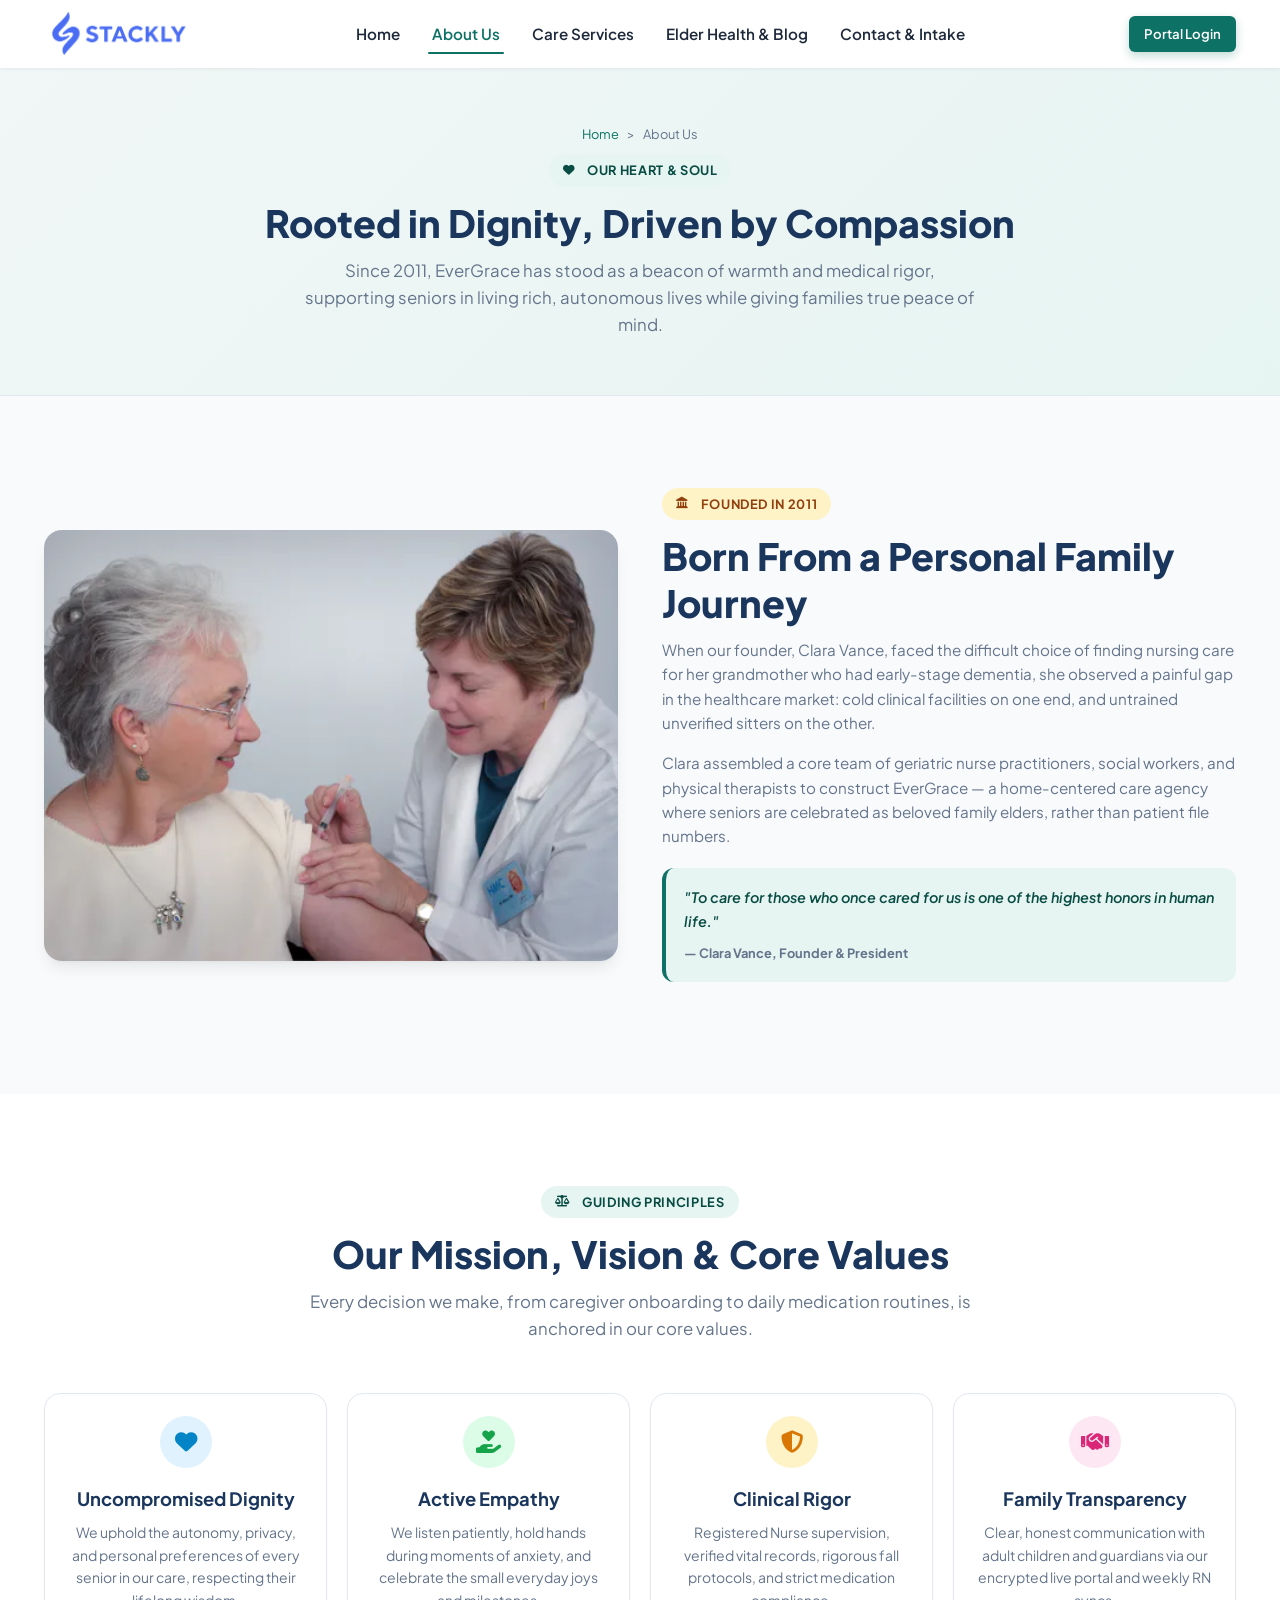
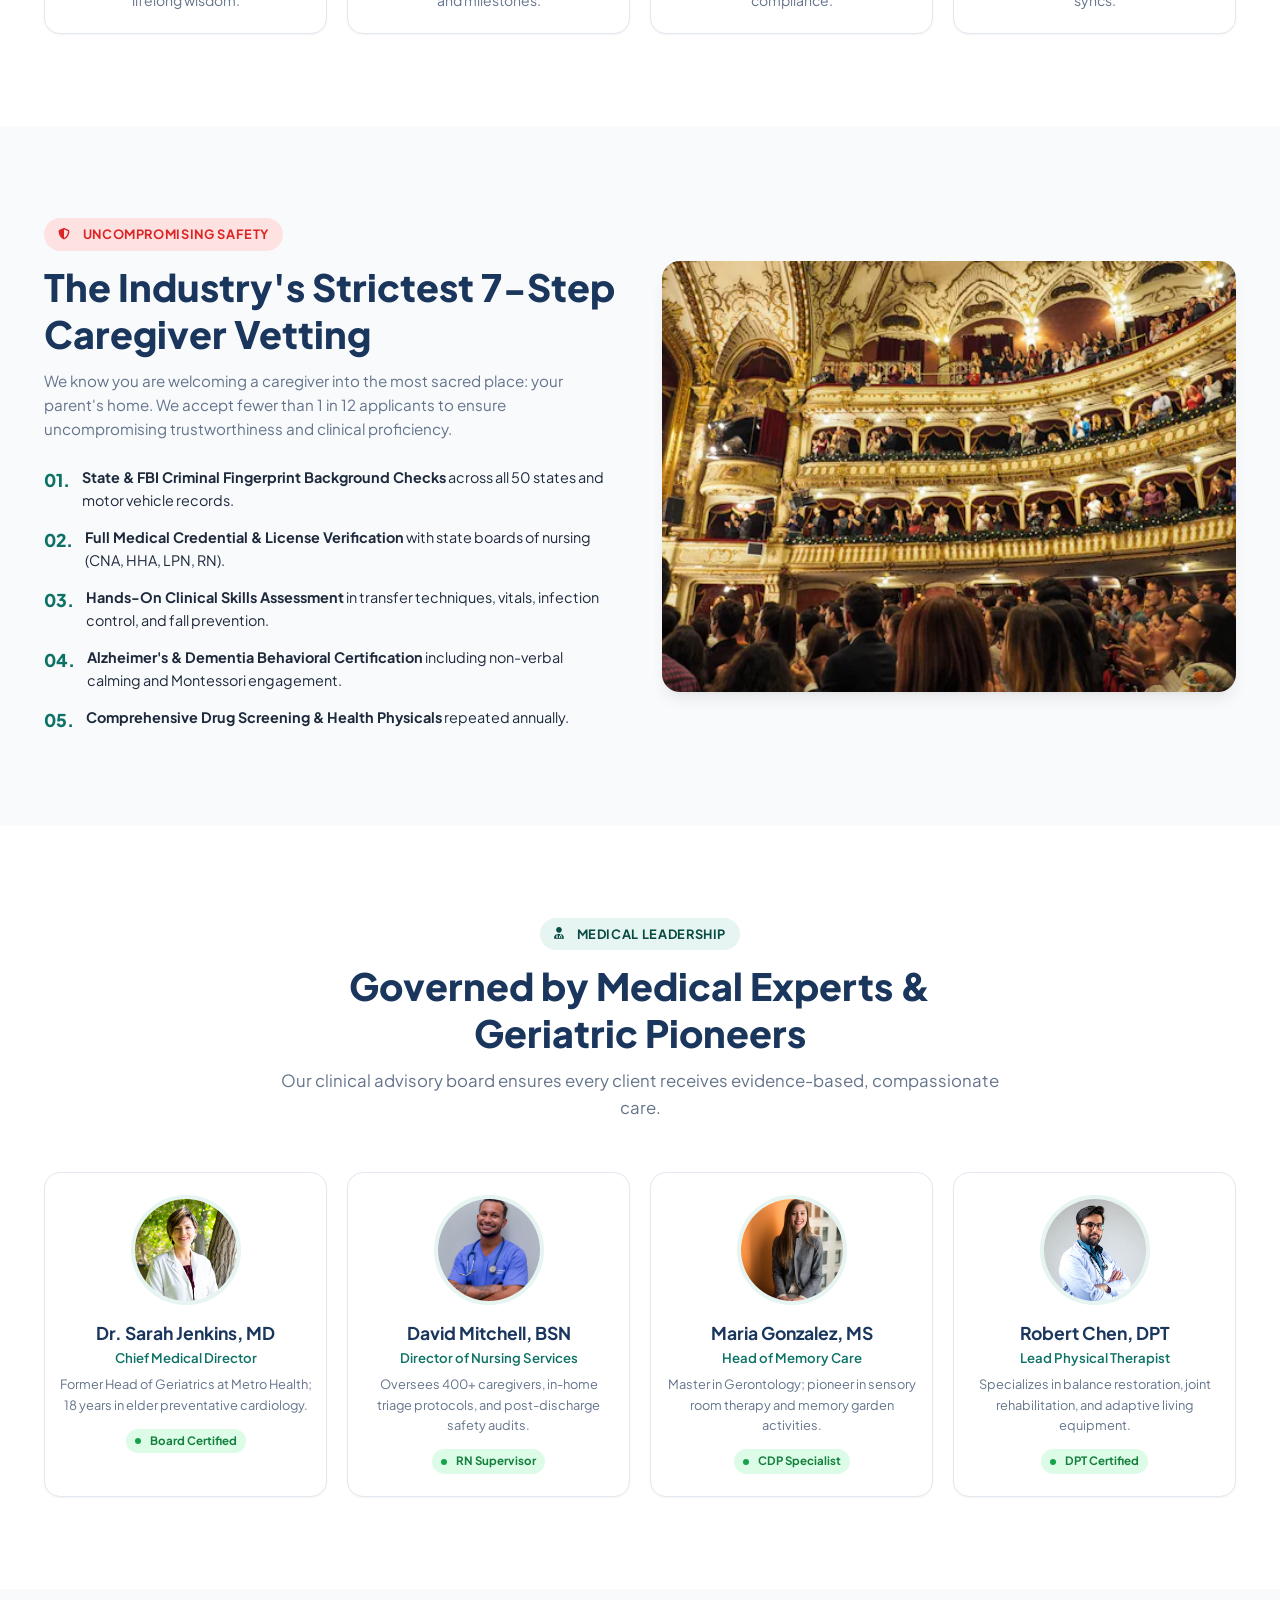
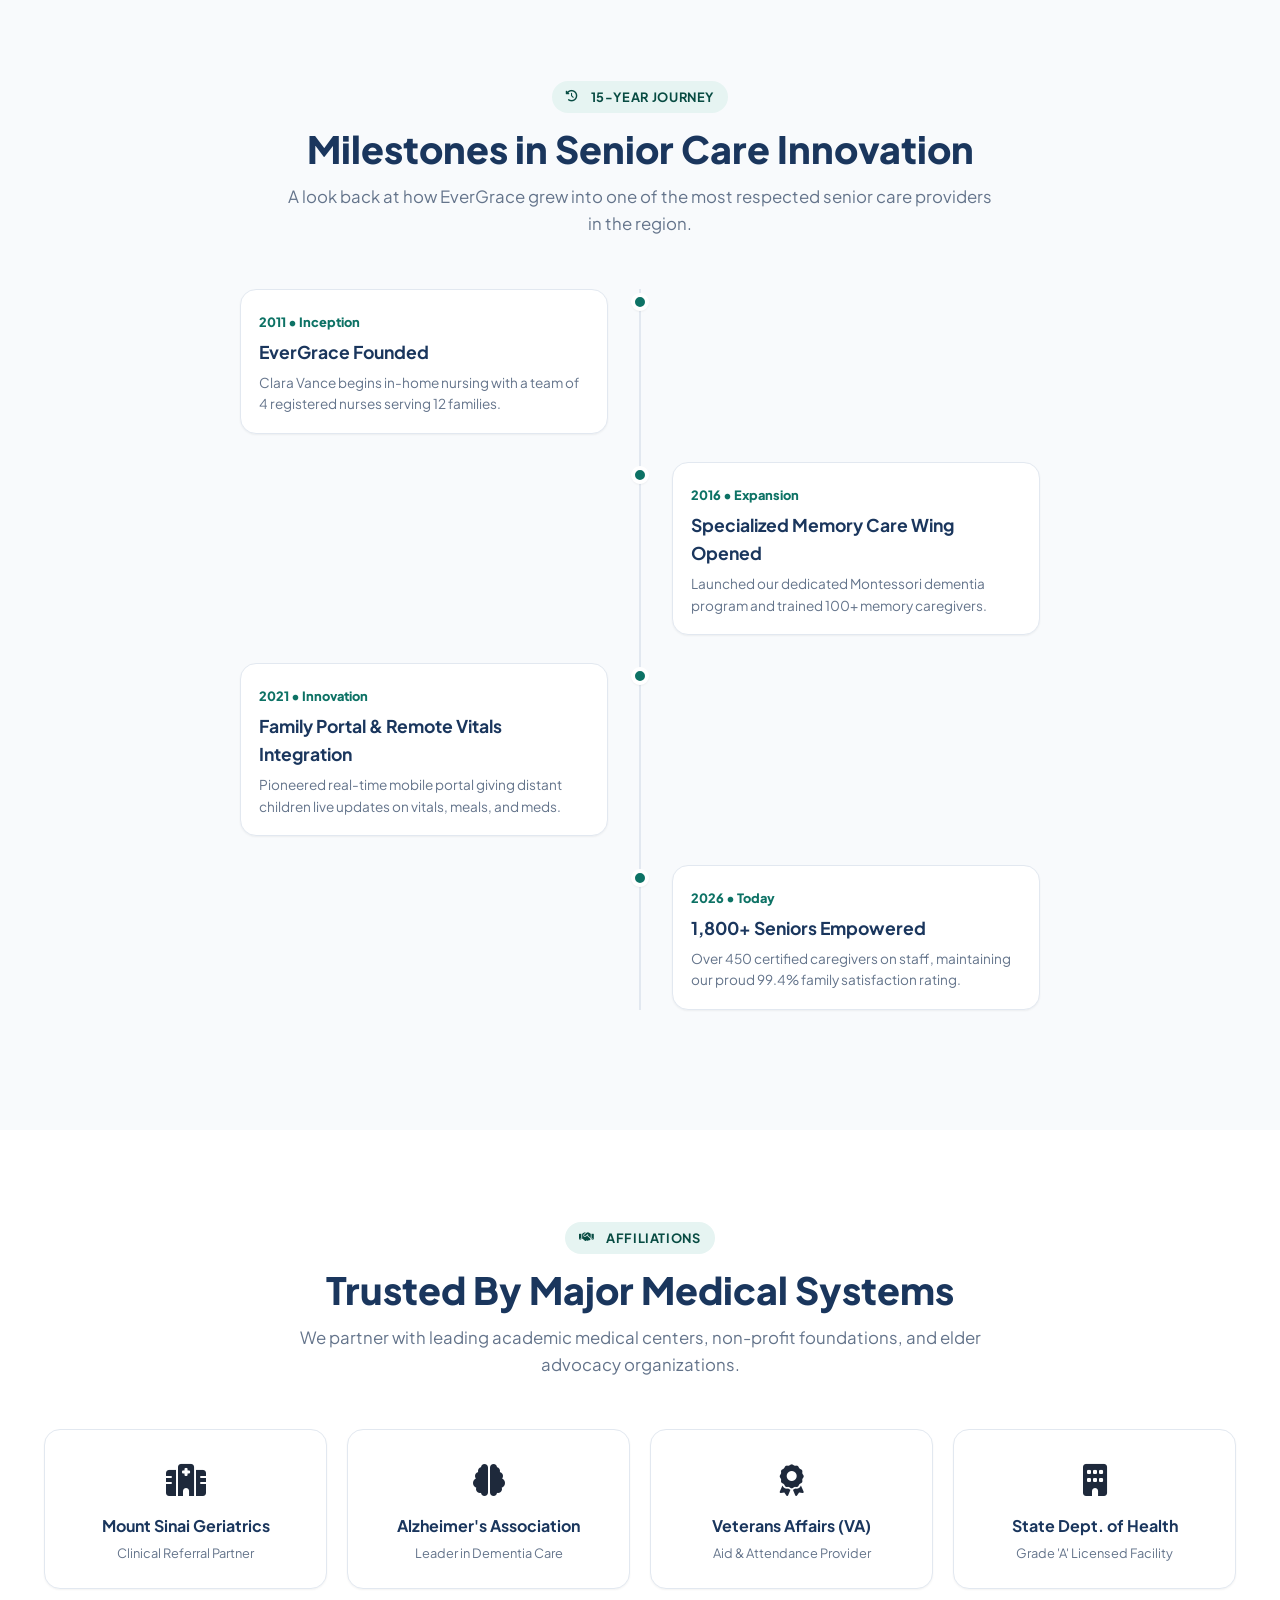
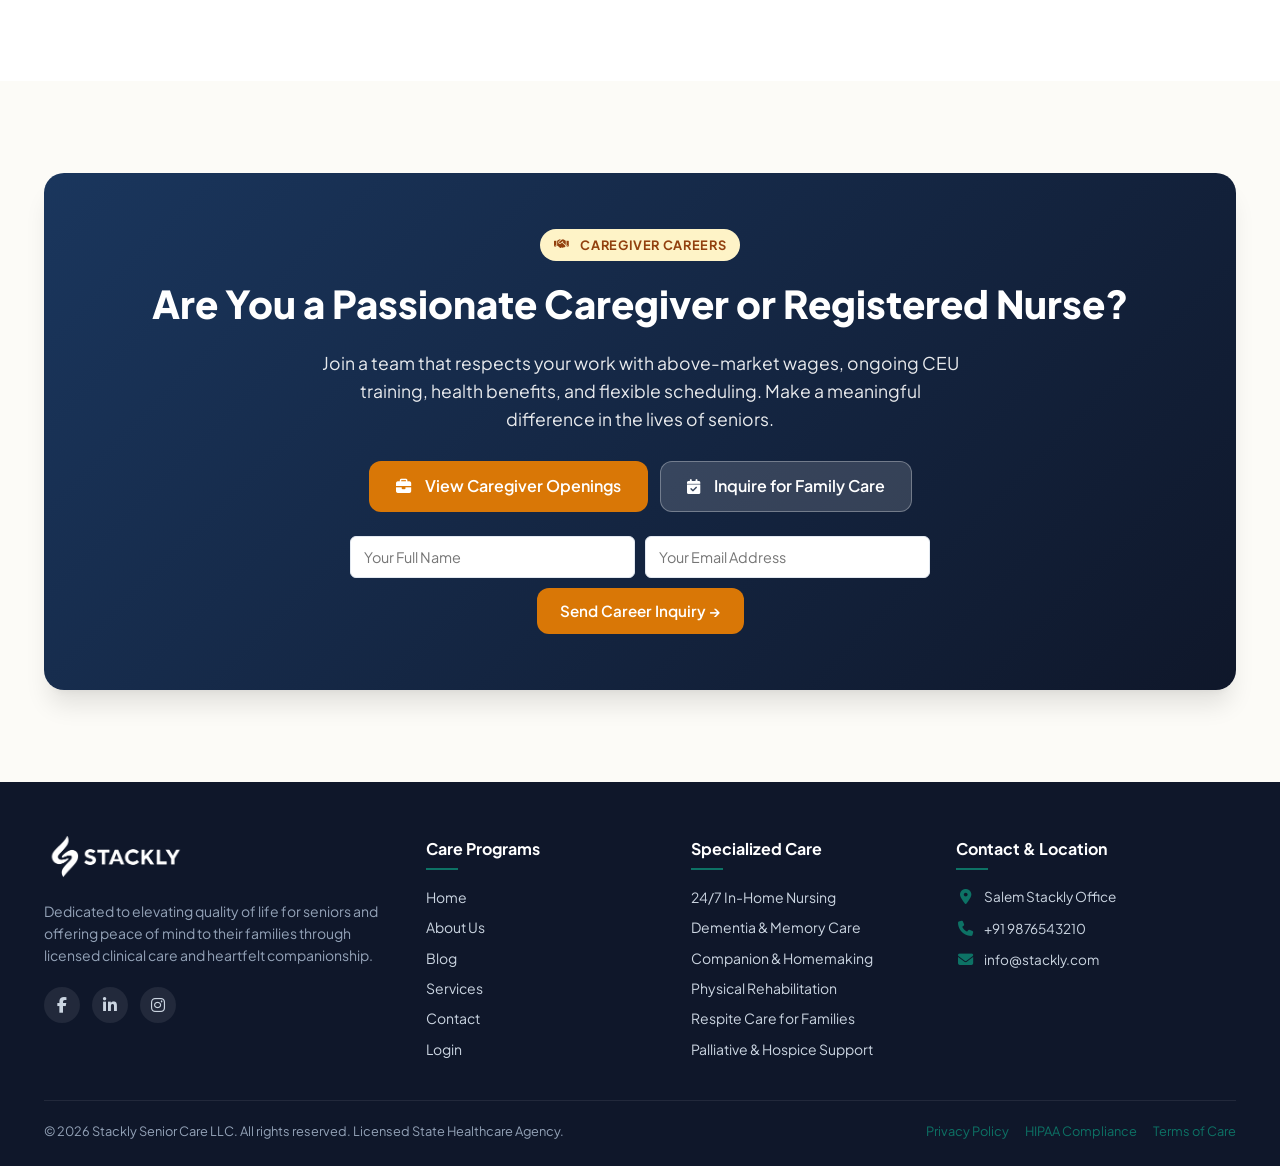
==== commit 45adf1d3: "Add files via upload" ====
--- a/about.html
+++ b/about.html
@@ -50,9 +50,8 @@
       </nav>
 
       <div class="nav-actions">
-        <a href="login.html" class="btn btn-sm btn-outline">Portal Login</a>
-        <a href="contact.html#consultation" class="btn btn-sm btn-primary">Book Consultation</a>
-      </div>
+        <a href="login.html" class="btn btn-sm btn-primary">Portal Login</a>
+        </div>
 
       <button class="mobile-nav-toggle" id="mobileNavToggle" aria-label="Toggle Navigation Menu">
         <span></span>
@@ -77,9 +76,7 @@
         <a href="services.html" class="mobile-nav-link">Care Services <span>&rarr;</span></a>
         <a href="blog.html" class="mobile-nav-link">Elder Health & Blog <span>&rarr;</span></a>
         <a href="contact.html" class="mobile-nav-link">Contact Us <span>&rarr;</span></a>
-        <a href="dashboard-client.html" class="mobile-nav-link" style="color: var(--primary);">Client Portal <span>&rarr;</span></a>
-        <a href="dashboard-admin.html" class="mobile-nav-link" style="color: var(--secondary);">Admin Portal <span>&rarr;</span></a>
-      </nav>
+        </nav>
     </div>
     <div class="mobile-drawer-bottom">
       <a href="login.html" class="btn btn-outline btn-full">Portal Login</a>
@@ -353,7 +350,7 @@
           <p>Join a team that respects your work with above-market wages, ongoing CEU training, health benefits, and flexible scheduling. Make a meaningful difference in the lives of seniors.</p>
           <div class="cta-banner-buttons">
             <a href="404.html" class="btn btn-lg btn-accent"><i class="fa-solid fa-briefcase"></i> View Caregiver Openings</a>
-            <a href="contact.html#consultation" class="btn btn-lg btn-outline" style="background: rgba(255,255,255,0.15); color: #ffffff; border-color: rgba(255,255,255,0.3);"><i class="fa-solid fa-calendar-check"></i> Inquire for Family Care</a>
+            <a href="404.html" class="btn btn-lg btn-outline" style="background: rgba(255,255,255,0.15); color: #ffffff; border-color: rgba(255,255,255,0.3);"><i class="fa-solid fa-calendar-check"></i> Inquire for Family Care</a>
           </div>
 
           <form action="404.html" method="GET" onsubmit="event.preventDefault(); window.location.href='404.html';" style="max-width: 580px; margin: 24px auto 0; display: flex; gap: 10px; flex-wrap: wrap; justify-content: center;">
@@ -434,5 +431,5 @@
   <script src="assets/js/main.js"></script>
 </body>
 </html>
-
-
+
+
